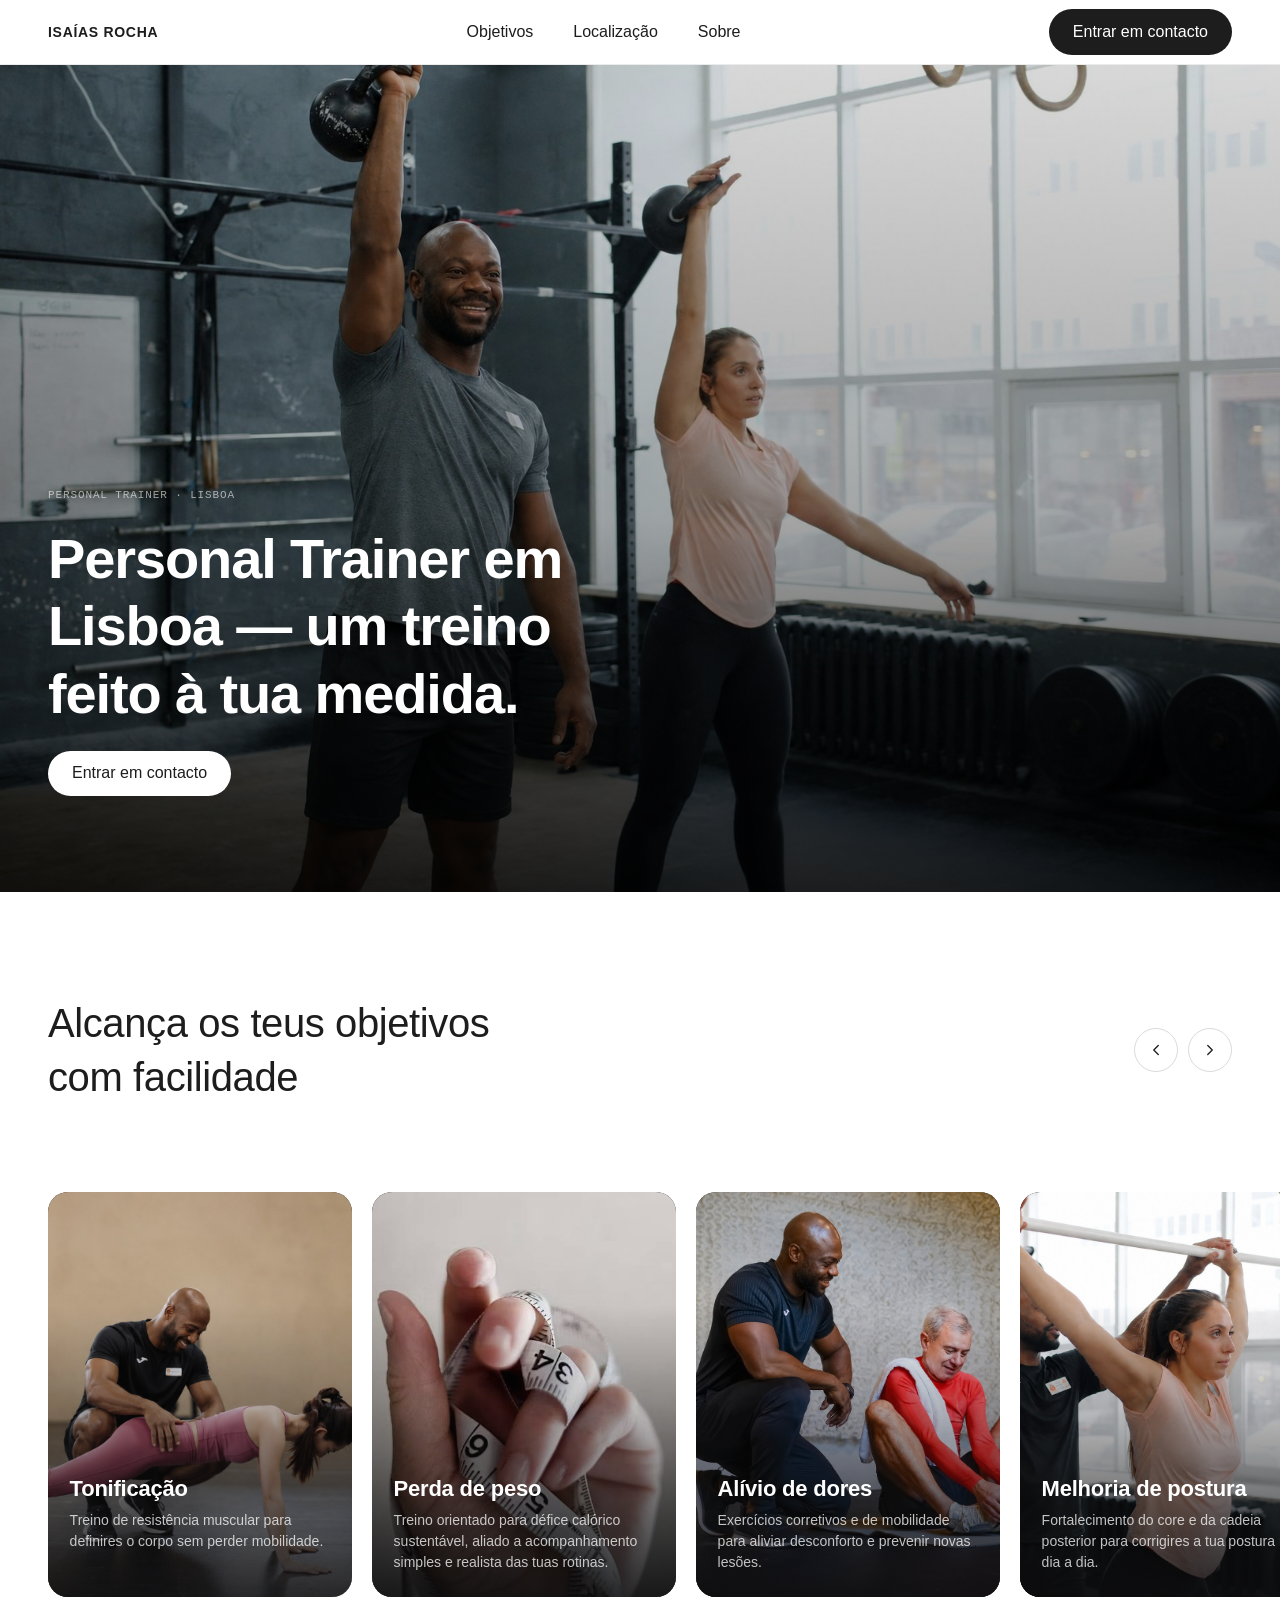
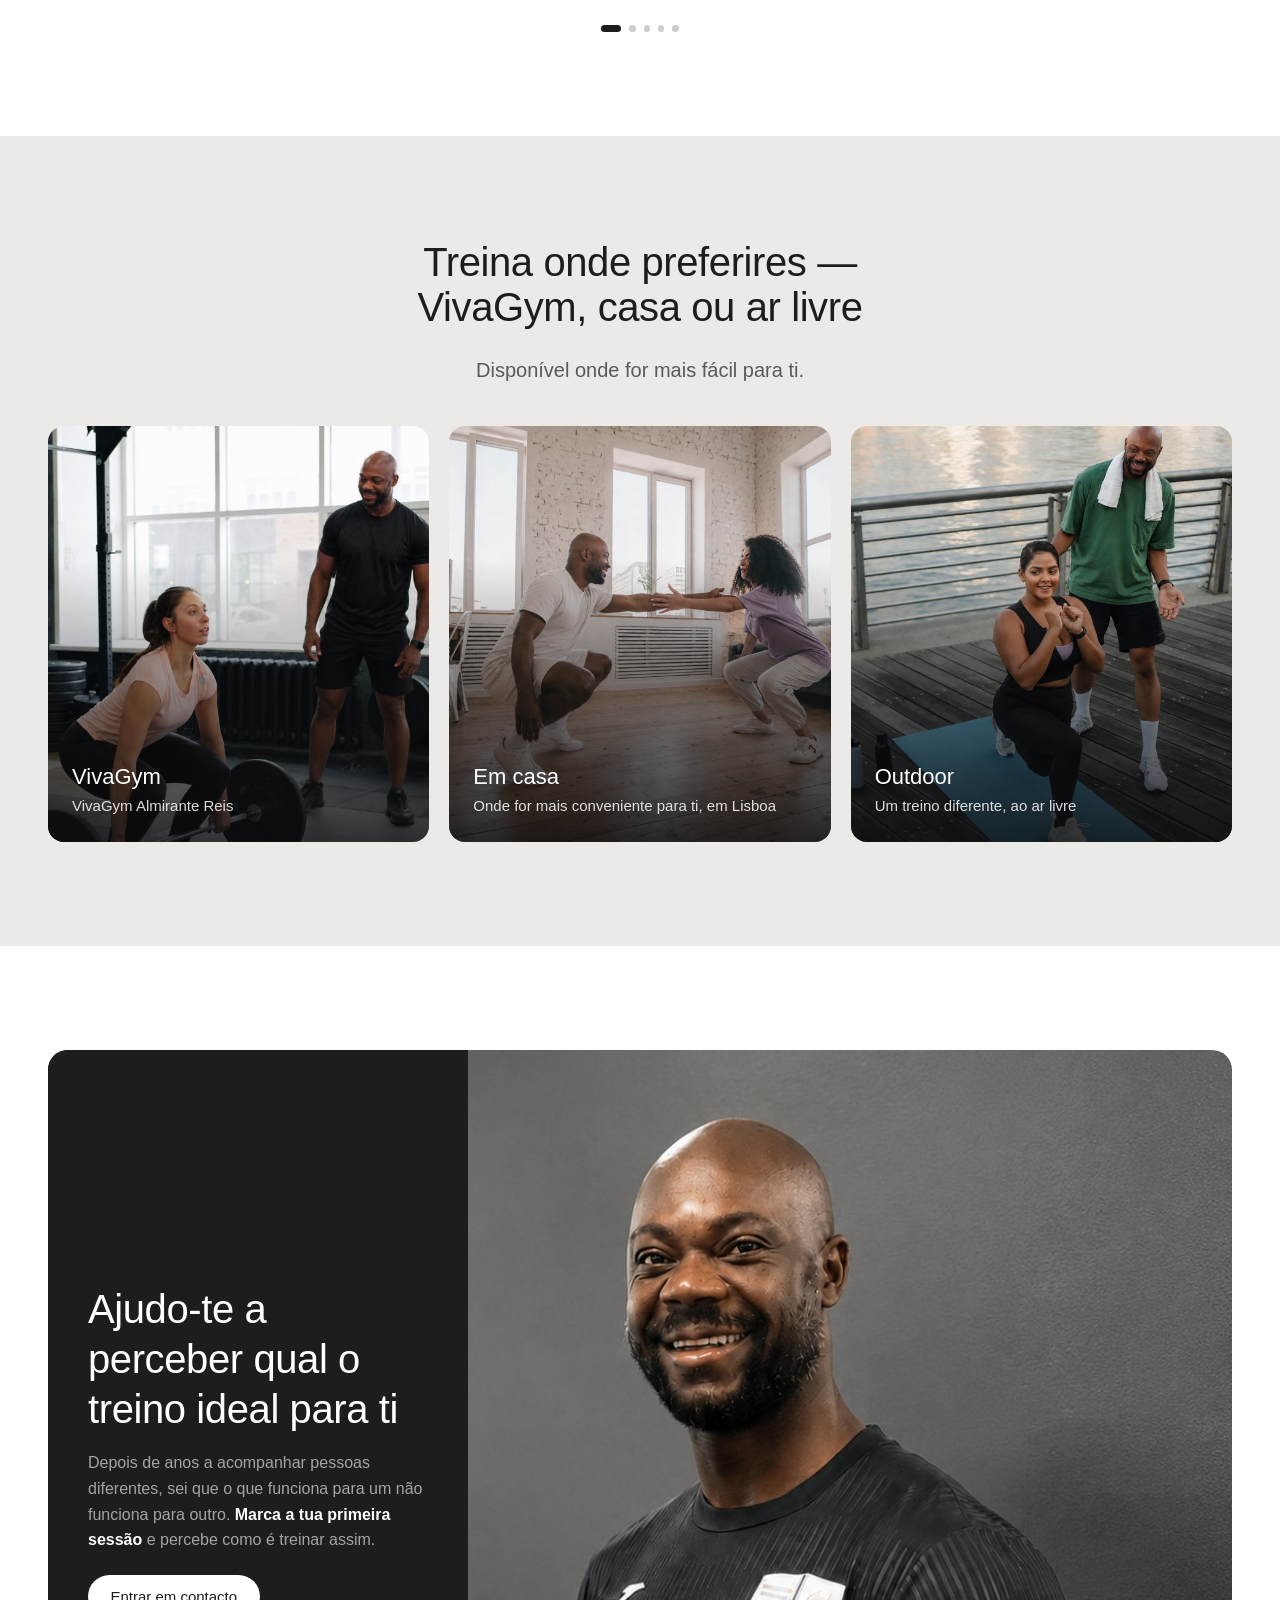
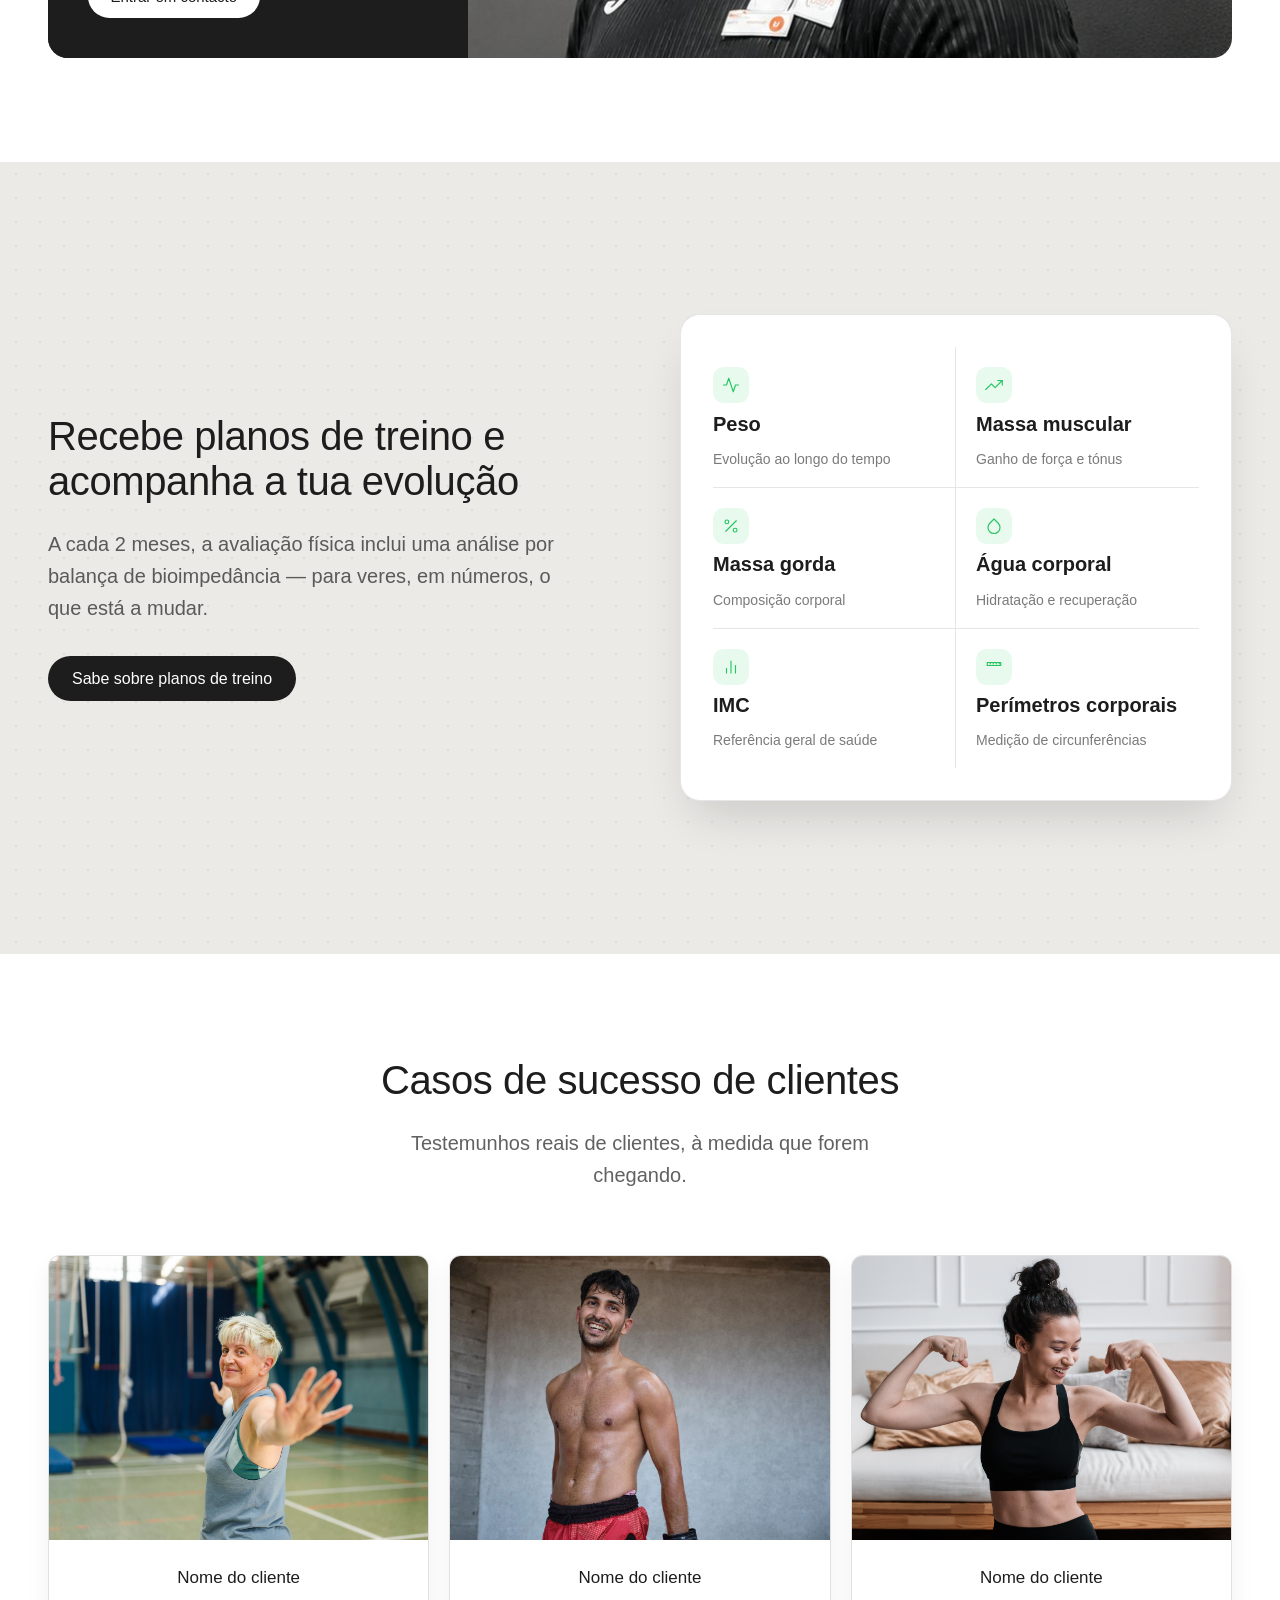
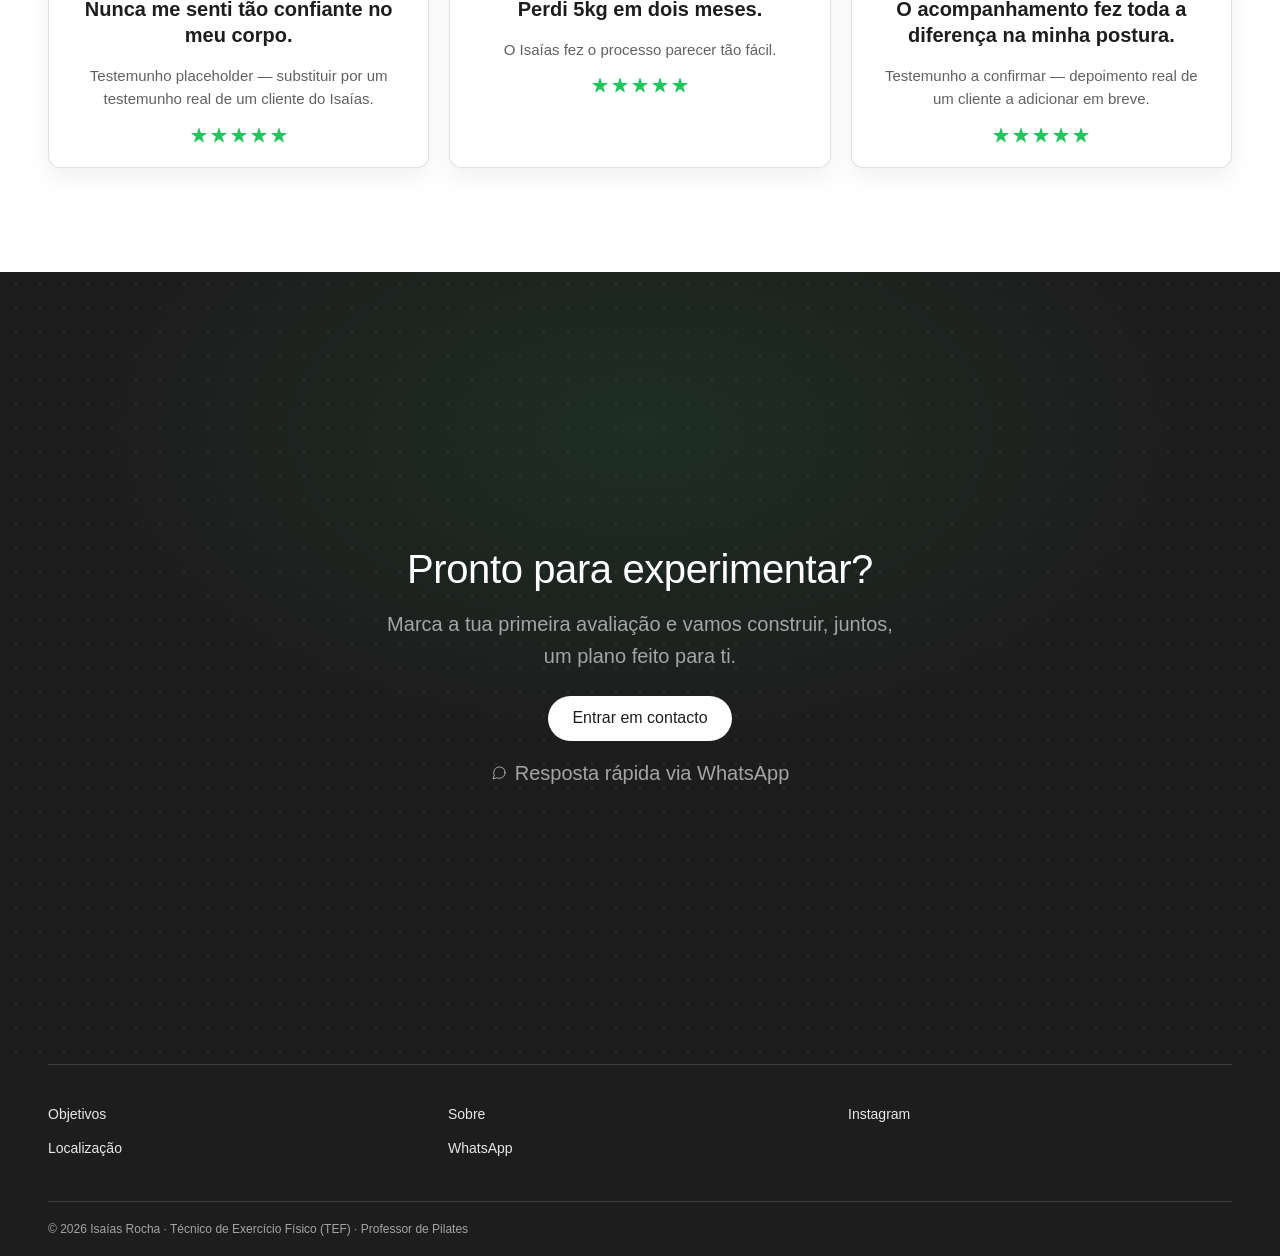
==== index.html @ 16fcc30a "Experimenta: reduce zoom on desktop photo (140% to 115%)" ====
<!DOCTYPE html>
<html lang="pt-PT">
<head>
<meta charset="UTF-8">
<meta name="viewport" content="width=device-width, initial-scale=1.0">
<title>Isaías Rocha — Personal Trainer</title>
<style>
  :root{
    --dark:#1D1D1D; --primary-1:#17181a; --primary-2:#222327;
    --white:#ffffff; --contrast-60:rgba(255,255,255,.6); --contrast-15:rgba(255,255,255,.15);
    --ease:cubic-bezier(0.22,1,0.36,1);
    --section-x:1.25rem; --wrap-max:1400px;
  }
  @media (min-width:1024px){ :root{ --section-x:3rem; } }
  *,*::before,*::after{ box-sizing:border-box; }
  html,body{ margin:0; padding:0; background:var(--white); }
  body{ font-family:-apple-system,"Helvetica Neue",Arial,sans-serif; color:var(--dark); }
  a{ color:inherit; text-decoration:none; }
  button{ font:inherit; color:inherit; background:none; border:0; cursor:pointer; }
  .wrap{ max-width:var(--wrap-max); margin:0 auto; padding:0 var(--section-x); }
  .pill{ display:inline-flex; align-items:center; gap:.5rem; font-weight:500; font-size:16px; padding:.85rem 1.5rem; border-radius:999px; background:var(--white); color:var(--dark); transition:background .4s var(--ease); white-space:nowrap; }
  @media (hover:hover){ .pill:hover{ background:rgba(255,255,255,.8); } }
  /* black variant for CTAs placed on the light section background, where the
     default white pill would have no contrast */
  .pill-dark{ background:var(--dark); color:var(--white); }
  @media (hover:hover){ .pill-dark:hover{ background:#000; } }

  /* NAV */
  /* position:fixed, not sticky — sticky positioning on mobile browsers can
     render the nav as if it had already scrolled off/away on first load
     (a viewport/scroll-restore quirk, browser-dependent, not reproducible
     in desktop testing). Fixed is always pinned to the viewport top
     regardless of scroll state, so it's immune to that class of bug. */
  .nav{ position:fixed; top:0; left:0; right:0; z-index:40; background:var(--white); color:var(--dark); border-bottom:1px solid rgba(12,12,13,.08); }
  .nav .pill{ background:var(--dark); color:var(--white); }
  @media (hover:hover){ .nav .pill:hover{ background:#000; } }
  /* 2026-09-01: was grid-template-columns:1fr 1fr, which forced the logo
     and the nav-right group to split the row evenly — squeezed the CTA
     pill enough that its text wrapped to two lines below 1280px (nav-links
     is hidden that whole range, so this affected every phone/tablet/most
     laptop-window sizes, not just phones). Fixed to size columns by
     content instead of forcing a 50/50 split. */
  /* Flex below 1280px (only 2 real items — logo, nav-right — so a grid
     with a hidden empty middle column just wastes gap space); switches to
     the original 3-col grid once .nav-links has content to center. */
  /* Needs to out-rank .mobile-menu (position:fixed, z-index:1) which is
     also a child of .nav, otherwise the full-screen menu overlay paints
     over this row (positioned descendants always paint above non-positioned
     ones, regardless of z-index value, so this needs its own explicit stack
     position, not just a higher number). */
  .nav-row{ position:relative; z-index:2; display:flex; align-items:center; justify-content:space-between; height:4rem; gap:.75rem; background:inherit; }
  @media (min-width:1024px){ .nav-row{ display:grid; grid-template-columns:auto 2fr auto; gap:1rem; } }
  .nav-logo{ font-weight:700; font-size:14px; letter-spacing:.05em; text-transform:uppercase; white-space:nowrap; flex:none; }
  .nav-links{ display:none; gap:2.5rem; font-size:16px; font-weight:500; justify-self:center; }
  @media (min-width:1024px){ .nav-links{ display:flex; } }
  .nav-right{ display:flex; align-items:center; gap:.5rem; justify-self:end; flex:none; }
  .nav-right .pill{ font-size:14px; padding:.65rem 1.15rem; }
  @media (min-width:1024px){ .nav-right .pill{ font-size:16px; padding:.85rem 1.5rem; } }

  /* Mobile nav menu — below 1280px .nav-links is hidden with nothing to
     replace it, so there was previously no way at all to navigate to a
     section other than scrolling. Added a hamburger toggle + dropdown
     panel carrying the same links. */
  .nav-toggle{
    display:inline-flex; align-items:center; justify-content:center;
    width:2.5rem; height:2.5rem; border-radius:.6rem;
    border:none; background:none; color:var(--dark);
    cursor:pointer; flex:none;
  }
  @media (min-width:1024px){ .nav-toggle{ display:none; } }
  .nav-toggle svg{ width:20px; height:20px; }
  .nav-toggle .icon-close{ display:none; }
  .nav-toggle.is-open .icon-menu{ display:none; }
  .nav-toggle.is-open .icon-close{ display:block; }
  /* Full-screen overlay, not a small dropdown — a short dropdown left the
     page content directly visible right at its bottom edge (looked like a
     rendering bug: the hero's own CTA button peeking out just past the
     menu's rounded corner). position:fixed + inset:0 covers the whole
     viewport; .nav itself (z-index:40) still paints above this (z-index:39)
     so the bar stays visible/usable while the menu is open. Body scroll is
     locked via JS while open (.menu-open on <body>). */
  .mobile-menu{
    display:none; position:fixed; inset:0; z-index:1;
    background:var(--white);
    flex-direction:column; padding:6rem var(--section-x) 2rem;
    overflow-y:auto;
  }
  .mobile-menu.is-open{ display:flex; }
  @media (min-width:1024px){ .mobile-menu{ display:none !important; } }
  .mobile-menu a{
    padding:1.15rem .25rem; font-size:20px; font-weight:500; color:var(--dark);
    border-bottom:1px solid rgba(12,12,13,.08);
  }
  .mobile-menu a:last-child{ border-bottom:none; }
  body.menu-open{ overflow:hidden; }

  /* HERO */
  /* 2026-09-01: hero was inset in a padded wrap with rounded corners —
     client asked for it full-bleed instead, no margins. */
  /* margin-top:4rem compensates for .nav now being position:fixed (out of
     flow) instead of sticky — without this the hero would render right
     under the fixed nav bar, hidden behind it. 4rem matches .nav-row's
     fixed height (same at every breakpoint, no media-query override). */
  .hero-wrap{ padding:0; margin-top:4rem; }
  /* 2026-09-01: hero rebuilt to match the client's reference (Tony Robbins
     style) — image dominates the whole first screen on every breakpoint
     (not just desktop), content stripped to headline + one CTA only, no
     eyebrow/quote-card clutter. */
  .hero{
    position:relative; overflow:hidden;
    min-height:calc(100svh - 4rem); background:var(--dark);
    display:flex; flex-direction:column; justify-content:flex-end;
    padding:2.5rem 0 4.5rem;
  }
  @media (min-width:1024px){ .hero{ min-height:92vh; padding:3rem 0 6rem; } }
  .hero-photo{
    position:absolute; inset:0; z-index:0;
    background-image:url('[data-uri]');
    background-size:cover; background-position:center;
  }
  .hero-photo::after{
    content:""; position:absolute; inset:0;
    background:linear-gradient(to top, rgba(0,0,0,.85) 0%, rgba(0,0,0,.35) 45%, rgba(0,0,0,.15) 100%);
  }
  /* Horizontal inset matches .wrap exactly (max-width + centered + same
     padding var) so hero text lines up with the nav logo/links above it —
     .hero itself has no horizontal padding anymore, this is the only
     place that sets it. */
  .hero-body{
    position:relative; z-index:1; display:flex; flex-direction:column; gap:1.5rem;
    color:var(--white);
    max-width:var(--wrap-max); width:100%; margin:0 auto; padding:0 var(--section-x);
    box-sizing:border-box;
  }
  .hero-main{ display:flex; flex-direction:column; align-items:center; gap:1.5rem; max-width:44rem; text-align:center; }
  @media (min-width:768px){ .hero-main{ align-items:flex-start; text-align:left; } }
  .hero-main h1{ margin:0; font-size:34px; font-weight:600; letter-spacing:-.02em; line-height:1.2; text-wrap:balance; }
  @media (min-width:768px){ .hero-main h1{ font-size:56px; } }
  /* SECTION HEADER */
  .sec{ padding:3.5rem 0; }
  @media (min-width:1024px){ .sec{ padding:6.5rem 0; min-height:88vh; display:flex; flex-direction:column; justify-content:center; } .sec > .wrap{ width:100%; } }
  .sec.dark{ background:var(--dark); color:var(--white); }
  .sec.tint{ background:#EBEAE7; }
  .sec-head{ display:flex; align-items:flex-end; justify-content:space-between; gap:1rem; margin-bottom:1.5rem; }
  @media (min-width:1024px){ .sec-head{ margin-bottom:2.5rem; } }
  .sec-head h2{ margin:0; font-size:28px; font-weight:500; letter-spacing:-.01em; }
  @media (min-width:768px){ .sec-head h2{ font-size:40px; } }
  .sec-head p{ margin:1.5rem 0 0; font-size:20px; line-height:1.6; color:rgba(12,12,13,.65); max-width:34rem; }
  .sec.dark .sec-head p{ color:var(--contrast-60); }
  /* 2026-09-03: client tried left-aligned here too, then asked for the
     centered look back specifically for Lisboa — every other section stays
     left-aligned to the nav logo, this one is the deliberate exception. */
  .sec-head.centered{ flex-direction:column; align-items:center; text-align:center; max-width:36rem; margin-left:auto; margin-right:auto; }
  .sec-head.centered p{ margin-left:auto; margin-right:auto; }

  .eyebrow{ font-family:ui-monospace,monospace; font-size:11px; text-transform:uppercase; letter-spacing:.08em; color:var(--contrast-60); margin:0 0 1rem; }

  /* OBJECTIVES */
  .obj-title{ margin:0; font-size:28px; font-weight:500; letter-spacing:-.01em; line-height:1.35; max-width:22ch; }
  @media (min-width:768px){ .obj-title{ font-size:40px; } }
  /* 2026-09-03: reworked after client feedback ("algo mais como o tony
     robbins") — the row now bleeds full-bleed to the right edge of the
     viewport (not boxed inside .wrap) so cards are never awkwardly clipped
     by the section's own padding, cards are wider/taller with the photo
     filling the whole card and the title set directly on it over a bottom
     gradient scrim (the same full-bleed-photo-card pattern already used by
     the Lisboa cards), and prev/next arrow buttons + a dot row replace the
     "peek of the next card" as the scroll affordance. */
  #objetivos .sec-head{ align-items:center; }
  .obj-nav{ display:none; gap:.6rem; flex:none; }
  @media (min-width:640px){ .obj-nav{ display:flex; } }
  .obj-arrow{
    display:flex; align-items:center; justify-content:center;
    width:2.75rem; height:2.75rem; border-radius:50%;
    border:1px solid rgba(12,12,13,.15); color:var(--dark);
    transition:background .3s var(--ease), border-color .3s var(--ease);
  }
  .obj-arrow svg{ width:18px; height:18px; }
  @media (hover:hover){ .obj-arrow:hover{ background:rgba(12,12,13,.05); border-color:rgba(12,12,13,.3); } }
  .obj-cards-outer{ margin-top:2.5rem; width:100%; overflow-x:auto; -webkit-overflow-scrolling:touch; scrollbar-width:none; }
  .obj-cards-outer::-webkit-scrollbar{ display:none; }
  @media (min-width:1024px){ .obj-cards-outer{ margin-top:3rem; } }
  .obj-cards{
    display:flex; gap:1.25rem; scroll-snap-type:x mandatory;
    /* left inset must match .wrap's own content start (section-x PLUS the
       extra auto-centering margin .wrap gets once the viewport is wider
       than --wrap-max) — a flat var(--section-x) here left the first card
       ~20px short of the title/nav-logo above it on wide screens. */
    padding-left:calc(max(0px, (100vw - var(--wrap-max)) / 2) + var(--section-x));
    padding-right:var(--section-x);
    width:max-content;
  }
  .obj-card{
    position:relative; flex:0 0 auto; width:15.5rem; aspect-ratio:3/4;
    scroll-snap-align:start; border-radius:1.25rem; overflow:hidden;
    background:var(--primary-1); color:var(--white);
  }
  @media (min-width:640px){ .obj-card{ width:19rem; } }
  .obj-card-photo{ position:absolute; inset:0; background-size:cover; background-position:center; }
  .obj-card::after{
    content:''; position:absolute; inset:0;
    background:linear-gradient(to top, rgba(12,12,13,.88) 0%, rgba(12,12,13,.25) 48%, rgba(12,12,13,0) 72%);
  }
  .obj-card-body{ position:absolute; left:0; right:0; bottom:0; z-index:1; padding:1.5rem 1.35rem; }
  .obj-card-body h3{ margin:0 0 .5rem; font-size:22px; font-weight:600; letter-spacing:-.01em; }
  .obj-card-body p{ margin:0; font-size:14px; line-height:1.5; color:rgba(255,255,255,.75); min-height:4.5em; }
  .obj-dots{ display:flex; justify-content:center; gap:.5rem; margin-top:1.75rem; }
  .obj-dot{ width:.4rem; height:.4rem; border-radius:50%; background:rgba(12,12,13,.2); transition:background .3s var(--ease), width .3s var(--ease); }
  .obj-dot.is-active{ background:var(--dark); width:1.25rem; border-radius:999px; }

  /* METRICS — dark green section (one-off accent, see design-tokens doc),
     kicker+title+subtext left, bordered card with a divided indicator
     grid right. Title/subtext sizing matches every other section's
     tokens; only the background color and the card component are new. */
  /* Same ambient glow + dot-grid technique as the final CTA (#comecar),
     adapted for a light section: dark low-opacity dots instead of white,
     orange glow kept just as subtle. */
  .sec.metrics{ position:relative; overflow:hidden; background:#EBEAE7; color:var(--dark); }
  .sec.metrics::before{
    content:''; position:absolute; inset:0; z-index:0; pointer-events:none;
    background-image: radial-gradient(rgba(12,12,13,.06) 1px, transparent 1px);
    background-size: 24px 24px;
    background-position: center;
  }
  .metrics-layout{ position:relative; z-index:1; display:grid; grid-template-columns:1fr; gap:2.5rem; align-items:center; }
  @media (min-width:1024px){ .metrics-layout{ grid-template-columns:1fr 1fr; gap:5rem; } }
  .metrics-intro h2{ margin:0; font-size:28px; font-weight:500; letter-spacing:-.01em; }
  @media (min-width:768px){ .metrics-intro h2{ font-size:40px; } }
  .metrics-intro p{ margin:1.5rem 0 0; font-size:20px; line-height:1.6; color:rgba(12,12,13,.65); max-width:32rem; }
  .metrics-intro .pill{ margin-top:2rem; }
  /* 2026-09-01: card was solid dark on the light tint background — felt too
     heavy against everything else on this section being light. Switched to a
     white bordered card (matches .testi-card3's weight) and added a small
     line icon per metric, since the section had no graphical element at all. */
  /* 2026-09-04: card scaled down on mobile (was the same size as desktop) —
     smaller padding/icons/type below 640px, back to the original sizing
     from 640px up. */
  .metrics-card{ background:var(--white); color:var(--dark); border:1px solid rgba(12,12,13,.1); border-radius:1rem; padding:1.25rem; box-shadow:0 24px 48px -14px rgba(12,12,13,.16); }
  @media (min-width:640px){ .metrics-card{ border-radius:1.25rem; padding:2rem; } }
  .metrics-grid{ display:grid; grid-template-columns:1fr 1fr; }
  .metrics-item{ display:flex; flex-direction:column; gap:.4rem; padding:.85rem .85rem .85rem 0; }
  @media (min-width:640px){ .metrics-item{ gap:.6rem; padding:1.25rem 1.25rem 1.25rem 0; } }
  .metrics-item:nth-child(odd){ border-right:1px solid rgba(12,12,13,.1); padding-right:.85rem; }
  @media (min-width:640px){ .metrics-item:nth-child(odd){ padding-right:1.25rem; } }
  .metrics-item:nth-child(even){ padding-left:.85rem; }
  @media (min-width:640px){ .metrics-item:nth-child(even){ padding-left:1.25rem; } }
  .metrics-item:nth-child(n+3){ border-top:1px solid rgba(12,12,13,.1); padding-top:.85rem; }
  @media (min-width:640px){ .metrics-item:nth-child(n+3){ padding-top:1.25rem; } }
  .metrics-icon{
    display:flex; align-items:center; justify-content:center;
    width:1.75rem; height:1.75rem; border-radius:.5rem;
    background:rgba(34,197,94,.1);
    /* small pop-in on first scroll, staggered per item — plays once,
       driven by .metrics-card picking up .is-in from the same
       IntersectionObserver as every other .reveal element */
    opacity:0; transform:scale(.5);
    transition:opacity .5s var(--ease), transform .5s var(--ease);
  }
  .metrics-card.is-in .metrics-icon{ opacity:1; transform:scale(1); }
  .metrics-card.is-in .metrics-item:nth-child(2) .metrics-icon{ transition-delay:80ms; }
  .metrics-card.is-in .metrics-item:nth-child(3) .metrics-icon{ transition-delay:160ms; }
  .metrics-card.is-in .metrics-item:nth-child(4) .metrics-icon{ transition-delay:240ms; }
  .metrics-card.is-in .metrics-item:nth-child(5) .metrics-icon{ transition-delay:320ms; }
  .metrics-card.is-in .metrics-item:nth-child(6) .metrics-icon{ transition-delay:400ms; }
  @media (prefers-reduced-motion: reduce){
    .metrics-icon{ transition:none !important; opacity:1 !important; transform:none !important; }
  }
  @media (min-width:640px){ .metrics-icon{ width:2.25rem; height:2.25rem; border-radius:.65rem; } }
  .metrics-icon svg{ width:14px; height:14px; color:#22C55E; }
  @media (min-width:640px){ .metrics-icon svg{ width:18px; height:18px; } }
  .metrics-item h3{ margin:0; font-size:16px; font-weight:600; }
  @media (min-width:640px){ .metrics-item h3{ font-size:20px; } }
  .metrics-item p{ margin:.35rem 0 0; font-size:14px; color:rgba(12,12,13,.55); }

  /* FINAL CTA — cowboy.com pre-footer banner pattern: solid dark section,
     centered, same title/subtext sizing as every other section. */
  /* 2026-09-01 restyle: at full section height this was a huge flat black
     void with small centered text — added a subtle radial glow + dot-grid
     texture behind the content (common "premium SaaS final CTA" treatment)
     so the space doesn't read as empty, plus a WhatsApp micro-trust line
     under the button (also resolves the CTA not signalling it opens
     WhatsApp externally). */
  #comecar{ position:relative; overflow:hidden; }
  #comecar::before{
    content:''; position:absolute; inset:0; z-index:0; pointer-events:none;
    background-image:
      radial-gradient(60% 55% at 50% 20%, rgba(34,197,94,.10), transparent 70%),
      radial-gradient(rgba(255,255,255,.07) 1px, transparent 1px);
    background-size: 100% 100%, 24px 24px;
    background-position: center, center;
  }
  /* 2026-09-03: tried left-aligned to match the nav logo, client asked for
     the centered look back here too — same exception as Lisboa/Testemunhos. */
  .cta-final{ position:relative; z-index:1; display:flex; flex-direction:column; align-items:center; gap:1rem; text-align:center; padding:2.5rem 0; }
  .cta-final h2{ margin:0; font-size:28px; font-weight:500; letter-spacing:-.01em; }
  @media (min-width:768px){ .cta-final h2{ font-size:40px; } }
  .cta-final p{ margin:0; font-size:20px; line-height:1.6; color:var(--contrast-60); max-width:32rem; }
  .cta-final .pill{ margin-top:.5rem; }
  .cta-final-note{ display:flex; align-items:center; gap:.5rem; margin-top:.25rem; font-size:13px; color:var(--contrast-60); }
  .cta-final-note svg{ width:16px; height:16px; flex:none; color:var(--contrast-60); }

  /* TESTIMONIALS — title/subtext unchanged, cards below ported from a
     React component (dark photo card, quote, name) to plain CSS/HTML
     since this project has no React/build toolchain. */
  /* 2026-09-03: tried left-aligned to match the nav logo, client asked for
     the centered look back here too — same exception as Lisboa's sec-head. */
  .testi2-intro{ display:flex; flex-direction:column; align-items:center; text-align:center; max-width:34rem; margin:0 auto; }
  .testi2-intro h2{ margin:0; font-size:28px; font-weight:500; letter-spacing:-.01em; }
  @media (min-width:768px){ .testi2-intro h2{ font-size:40px; } }
  .testi2-intro p{ margin:1.5rem 0 0; font-size:20px; line-height:1.6; color:rgba(12,12,13,.65); }

  .testi-grid{ display:grid; grid-template-columns:1fr; gap:1.25rem; margin-top:4rem; }
  @media (min-width:640px){ .testi-grid{ grid-template-columns:repeat(3,1fr); } }
  .testi-card3{
    position:relative; text-align:center; background:var(--white);
    border:1px solid rgba(12,12,13,.12); border-radius:.75rem;
    box-shadow:0 10px 24px rgba(12,12,13,.06);
    overflow:hidden;
  }
  .testi-card3-name{ font-size:17px; font-weight:500; color:var(--dark); }
  .testi-card3-highlight{ margin:.5rem 0 0; font-size:20px; font-weight:700; line-height:1.3; color:var(--dark); }
  .testi-card3-quote{ margin:1rem 0 0; font-size:15px; line-height:1.55; color:rgba(12,12,13,.65); }
  .testi-card3-stars{ display:flex; justify-content:center; gap:.25rem; margin-top:1rem; }
  /* Featured variant: large photo of the client instead of the small
     overlapping avatar circle, for a card with a real, named result. */
  .testi-card3-featured{ padding:0; overflow:hidden; }
  .testi-card3-photo{ display:block; width:100%; aspect-ratio:4/3; background-size:cover; background-position:center; }
  .testi-card3-featured .testi-card3-body{ padding:1.75rem 1.5rem 1.5rem; }

  /* LISBOA COVERAGE — 2026-09-01 redesign: was a photo tile + solid-black
     text block underneath (client felt the block/divider read as too heavy
     and the text too small). Switched to a full-bleed photo with the title
     set directly on the photo over a bottom gradient scrim — no hard-edged
     divider, bigger type, and it reads as a more editorial/premium card. */
  .lisboa-cards{ display:grid; grid-template-columns:1fr; gap:1.25rem; }
  @media (min-width:640px){ .lisboa-cards{ grid-template-columns:repeat(3,1fr); } }
  .lisboa-card{
    position:relative; display:block; border-radius:1rem; overflow:hidden;
    aspect-ratio:3/2; transition:transform .4s var(--ease);
  }
  @media (min-width:640px){ .lisboa-card{ aspect-ratio:4/3.4; } }
  @media (min-width:1024px){ .lisboa-card{ aspect-ratio:auto; height:100%; min-height:26rem; } }
  @media (hover:hover){ .lisboa-card:hover{ transform:translateY(-4px); } }
  .lisboa-card-img{
    position:absolute; inset:0; background-size:cover; background-position:center;
    transition:transform .5s var(--ease);
  }
  @media (hover:hover){ .lisboa-card:hover .lisboa-card-img{ transform:scale(1.05); } }
  .lisboa-card::after{
    content:''; position:absolute; inset:0;
    background:linear-gradient(to top, rgba(12,12,13,.82) 0%, rgba(12,12,13,.32) 42%, rgba(12,12,13,0) 68%);
  }
  .lisboa-card-body{ position:absolute; left:0; right:0; bottom:0; z-index:1; padding:1.75rem 1.5rem; color:var(--white); }
  .lisboa-card-body h3{ margin:0 0 .4rem; font-size:22px; font-weight:500; }
  .lisboa-card-body p{ margin:0; font-size:15px; color:rgba(255,255,255,.85); }

  /* "Vem sentir a diferença" teaser card, after Localização — full-width
     photo with a dark panel overlaid on top (left on desktop, stacked
     below the photo on mobile), same full-bleed-photo-plus-panel technique
     as the Lisboa cards, just with a fixed-width panel instead of a bottom
     scrim so it reads as a distinct CTA banner, not another location card. */
  .tr-card{ position:relative; border-radius:1.25rem; overflow:hidden; }
  .tr-photo{ display:block; width:100%; aspect-ratio:3/4; background-size:cover; background-position:65% 8%; }
  /* desktop crop is exactly as wide as the source photo at cover size (no
     horizontal slack), so background-position alone can't shift him right —
     zoomed in slightly to create room to pan */
  @media (min-width:1024px){ .tr-photo{ aspect-ratio:auto; height:38rem; background-size:115% auto; background-position:20% 15%; } }
  .tr-panel{
    display:flex; flex-direction:column; gap:1rem;
    padding:1.85rem; text-align:center; color:var(--white); background:var(--dark);
  }
  @media (min-width:1024px){
    .tr-panel{
      /* widened from 320px so the h2/p sizing below (matched to the rest
         of the site) has room to breathe instead of wrapping tightly */
      position:absolute; top:0; left:0; height:100%; width:420px;
      text-align:left; padding:2.5rem;
      /* text block sits low, right above the CTA, instead of pinned to the
         top of a tall 38rem column with a big dead gap underneath */
      justify-content:flex-end;
    }
  }
  /* sized/weighted to match .sec-head h2/p exactly, instead of the smaller
     one-off values this section started with */
  .tr-panel h3{ margin:0; font-size:28px; font-weight:500; letter-spacing:-.01em; line-height:1.25; }
  @media (min-width:768px){ .tr-panel h3{ font-size:40px; } }
  .tr-panel p{ margin:0; font-size:16px; line-height:1.6; color:var(--contrast-60); }
  .tr-panel p strong{ color:var(--white); font-weight:600; }
  .tr-cta{ margin-top:.4rem; align-self:center; font-size:15px; padding:.8rem 1.4rem; }
  @media (min-width:1024px){ .tr-cta{ align-self:flex-start; } }

  /* FOOTER */
  .footer{ background:var(--dark); color:var(--white); }
  .footer-links{ column-count:2; column-gap:1rem; list-style:none; margin:0; padding:2.5rem 0; border-top:1px solid var(--contrast-15); }
  @media (min-width:768px){ .footer-links{ column-count:3; } }
  .footer-links li{ break-inside:avoid; margin-bottom:1rem; }
  .footer-links a{ font-weight:500; font-size:14px; opacity:.9; }
  .footer-links a:hover{ opacity:.5; }
  .footer-bottom{ border-top:1px solid var(--contrast-15); padding:1.25rem 0; font-size:12px; color:var(--contrast-60); }

  /* Interactions & reveal — restored to match the pattern library */
  .nav.is-scrolled{ background:var(--white); box-shadow:0 1px 0 rgba(12,12,13,.08); }

  .hero-main .eyebrow, .hero-main h1, .hero-main .pill{
    opacity:0; transform:translateY(16px);
    transition:opacity .6s var(--ease), transform .9s var(--ease);
  }
  .hero-main .eyebrow{ margin:0; transition-delay:0ms; }
  .hero-main h1{ transition-delay:150ms; }
  .hero-main .pill{ transition-delay:300ms; }
  .hero.is-revealed .hero-main .eyebrow,
  .hero.is-revealed .hero-main h1,
  .hero.is-revealed .hero-main .pill{ opacity:1; transform:translateY(0); }

  @media (prefers-reduced-motion: reduce){
    .hero-main .eyebrow, .hero-main h1, .hero-main .pill{
      transition:none !important; opacity:1 !important; transform:none !important;
    }
  }

  /* Scroll reveal for below-the-fold content — same fade+rise technique as
     the hero, applied broadly per the reference site's actual pattern
     (nearly every section uses this, not just the hero). */
  .reveal{
    opacity:0; transform:translateY(20px);
    transition:opacity .6s var(--ease), transform .9s var(--ease);
  }
  .reveal.is-in{ opacity:1; transform:translateY(0); }
  .track .reveal:nth-child(2){ transition-delay:80ms; }
  .track .reveal:nth-child(3){ transition-delay:160ms; }
  .track .reveal:nth-child(4){ transition-delay:240ms; }
  .topics .reveal:nth-child(2){ transition-delay:60ms; }
  .topics .reveal:nth-child(3){ transition-delay:120ms; }
  .topics .reveal:nth-child(4){ transition-delay:180ms; }
  .topics .reveal:nth-child(5){ transition-delay:240ms; }
  .topics .reveal:nth-child(6){ transition-delay:300ms; }
  .process .reveal:nth-child(2){ transition-delay:120ms; }
  .process .reveal:nth-child(3){ transition-delay:240ms; }
  .obj-cards .reveal:nth-child(2){ transition-delay:80ms; }
  .obj-cards .reveal:nth-child(3){ transition-delay:160ms; }
  .obj-cards .reveal:nth-child(4){ transition-delay:240ms; }
  .obj-cards .reveal:nth-child(5){ transition-delay:320ms; }
  .lisboa-cards .reveal:nth-child(2){ transition-delay:80ms; }
  .lisboa-cards .reveal:nth-child(3){ transition-delay:160ms; }
  .testi-grid .reveal:nth-child(2){ transition-delay:80ms; }
  .testi-grid .reveal:nth-child(3){ transition-delay:160ms; }
  .metrics-layout .reveal:nth-child(2){ transition-delay:120ms; }

  @media (prefers-reduced-motion: reduce){
    .reveal{ transition:none !important; opacity:1 !important; transform:none !important; }
  }
</style>
</head>
<body>

<header class="nav">
  <div class="wrap nav-row">
    <a class="nav-logo" href="#">Isaías Rocha</a>
    <nav class="nav-links">
      <a href="#objetivos">Objetivos</a><a href="#lisboa">Localização</a><a href="#processo">Sobre</a>
    </nav>
    <div class="nav-right">
      <a href="https://wa.me/351935581508" target="_blank" rel="noopener"><span class="pill">Entrar em contacto</span></a>
      <button class="nav-toggle" id="navToggle" aria-label="Abrir menu" aria-expanded="false" aria-controls="mobileMenu">
        <svg class="icon-menu" viewBox="0 0 24 24" fill="none" stroke="currentColor" stroke-width="1.8" stroke-linecap="round"><line x1="3" y1="6" x2="21" y2="6"/><line x1="3" y1="12" x2="21" y2="12"/><line x1="3" y1="18" x2="21" y2="18"/></svg>
        <svg class="icon-close" viewBox="0 0 24 24" fill="none" stroke="currentColor" stroke-width="1.8" stroke-linecap="round"><line x1="5" y1="5" x2="19" y2="19"/><line x1="19" y1="5" x2="5" y2="19"/></svg>
      </button>
    </div>
  </div>
  <nav class="mobile-menu" id="mobileMenu">
    <a href="#objetivos">Objetivos</a>
    <a href="#lisboa">Localização</a>
    <a href="#processo">Sobre</a>
  </nav>
</header>

<div class="hero-wrap">
  <section class="hero">
    <div class="hero-photo"></div>
    <div class="hero-body">
      <div class="hero-main">
        <p class="eyebrow">Personal Trainer · Lisboa</p>
        <h1>Personal Trainer em Lisboa — um treino feito à tua medida.</h1>
        <a href="https://wa.me/351935581508" target="_blank" rel="noopener"><span class="pill">Entrar em contacto</span></a>
      </div>
    </div>
  </section>
</div>

<section class="sec" id="objetivos">
  <div class="wrap">
    <div class="sec-head reveal">
      <h2 class="obj-title" id="objTitle">Alcança os teus objetivos com facilidade</h2>
      <div class="obj-nav">
        <button class="obj-arrow" id="objPrev" aria-label="Anterior">
          <svg viewBox="0 0 24 24" fill="none" stroke="currentColor" stroke-width="1.75" stroke-linecap="round" stroke-linejoin="round"><path d="M15 18l-6-6 6-6"/></svg>
        </button>
        <button class="obj-arrow" id="objNext" aria-label="Seguinte">
          <svg viewBox="0 0 24 24" fill="none" stroke="currentColor" stroke-width="1.75" stroke-linecap="round" stroke-linejoin="round"><path d="M9 18l6-6-6-6"/></svg>
        </button>
      </div>
    </div>
  </div>
  <div class="obj-cards-outer">
    <div class="obj-cards" id="objCards">
        <div class="obj-card reveal">
          <span class="obj-card-photo" style="background-image:url('[data-uri]')"></span>
          <div class="obj-card-body">
            <h3>Tonificação</h3>
            <p>Treino de resistência muscular para definires o corpo sem perder mobilidade.</p>
          </div>
        </div>
        <div class="obj-card reveal">
          <span class="obj-card-photo" style="background-image:url('[data-uri]')"></span>
          <div class="obj-card-body">
            <h3>Perda de peso</h3>
            <p>Treino orientado para défice calórico sustentável, aliado a acompanhamento simples e realista das tuas rotinas.</p>
          </div>
        </div>
        <div class="obj-card reveal">
          <span class="obj-card-photo" style="background-image:url('[data-uri]')"></span>
          <div class="obj-card-body">
            <h3>Alívio de dores</h3>
            <p>Exercícios corretivos e de mobilidade para aliviar desconforto e prevenir novas lesões.</p>
          </div>
        </div>
        <div class="obj-card reveal">
          <span class="obj-card-photo" style="background-image:url('[data-uri]')"></span>
          <div class="obj-card-body">
            <h3>Melhoria de postura</h3>
            <p>Fortalecimento do core e da cadeia posterior para corrigires a tua postura no dia a dia.</p>
          </div>
        </div>
        <div class="obj-card reveal">
          <span class="obj-card-photo" style="background-image:url('[data-uri]')"></span>
          <div class="obj-card-body">
            <h3>Aumento massa muscular</h3>
            <p>Progressão de cargas estruturada para ganhares força e volume muscular de forma segura.</p>
          </div>
        </div>
    </div>
  </div>
  <div class="wrap">
    <div class="obj-dots" id="objDots">
      <span class="obj-dot is-active"></span><span class="obj-dot"></span><span class="obj-dot"></span><span class="obj-dot"></span><span class="obj-dot"></span>
    </div>
  </div>
</section>

<section class="sec tint" id="lisboa">
  <div class="wrap">
    <div class="sec-head centered reveal">
      <div>
        <h2>Treina onde preferires — VivaGym, casa ou ar livre</h2>
        <p>Disponível onde for mais fácil para ti.</p>
      </div>
    </div>
    <div class="lisboa-cards">
      <a class="lisboa-card reveal" href="https://wa.me/351935581508" target="_blank" rel="noopener">
        <div class="lisboa-card-img" style="background-image:url('[data-uri]')"></div>
        <div class="lisboa-card-body">
          <h3>VivaGym</h3>
          <p>VivaGym Almirante Reis</p>
        </div>
      </a>
      <a class="lisboa-card reveal" href="https://wa.me/351935581508" target="_blank" rel="noopener">
        <div class="lisboa-card-img" style="background-image:url('[data-uri]')"></div>
        <div class="lisboa-card-body">
          <h3>Em casa</h3>
          <p>Onde for mais conveniente para ti, em Lisboa</p>
        </div>
      </a>
      <a class="lisboa-card reveal" href="https://wa.me/351935581508" target="_blank" rel="noopener">
        <div class="lisboa-card-img" style="background-image:url('[data-uri]')"></div>
        <div class="lisboa-card-body">
          <h3>Outdoor</h3>
          <p>Um treino diferente, ao ar livre</p>
        </div>
      </a>
    </div>
  </div>
</section>

<section class="sec" id="experimenta">
  <div class="wrap">
    <div class="tr-card reveal">
      <span class="tr-photo" style="background-image:url('[data-uri]')"></span>
      <div class="tr-panel">
        <h3>Ajudo-te a perceber qual o treino ideal para ti</h3>
        <p>Depois de anos a acompanhar pessoas diferentes, sei que o que funciona para um não funciona para outro. <strong>Marca a tua primeira sessão</strong> e percebe como é treinar assim.</p>
        <a class="pill tr-cta" href="https://wa.me/351935581508" target="_blank" rel="noopener">Entrar em contacto</a>
      </div>
    </div>
  </div>
</section>

<section class="sec metrics" id="acompanhamento">
  <div class="wrap">
    <div class="metrics-layout">
      <div class="metrics-intro reveal">
        <h2>Recebe planos de treino e acompanha a tua evolução</h2>
        <p>A cada 2 meses, a avaliação física inclui uma análise por balança de bioimpedância — para veres, em números, o que está a mudar.</p>
        <a class="pill pill-dark" href="https://wa.me/351935581508" target="_blank" rel="noopener">Sabe sobre planos de treino</a>
      </div>
      <div class="metrics-card reveal">
        <div class="metrics-grid">
          <div class="metrics-item">
            <div class="metrics-icon"><svg viewBox="0 0 24 24" fill="none" stroke="currentColor" stroke-width="1.5" stroke-linecap="round" stroke-linejoin="round"><polyline points="22 12 18 12 15 21 9 3 6 12 2 12"/></svg></div>
            <h3>Peso</h3>
            <p>Evolução ao longo do tempo</p>
          </div>
          <div class="metrics-item">
            <div class="metrics-icon"><svg viewBox="0 0 24 24" fill="none" stroke="currentColor" stroke-width="1.5" stroke-linecap="round" stroke-linejoin="round"><polyline points="23 6 13.5 15.5 8.5 10.5 1 18"/><polyline points="17 6 23 6 23 12"/></svg></div>
            <h3>Massa muscular</h3>
            <p>Ganho de força e tónus</p>
          </div>
          <div class="metrics-item">
            <div class="metrics-icon"><svg viewBox="0 0 24 24" fill="none" stroke="currentColor" stroke-width="1.5" stroke-linecap="round" stroke-linejoin="round"><line x1="19" y1="5" x2="5" y2="19"/><circle cx="6.5" cy="6.5" r="2.5"/><circle cx="17.5" cy="17.5" r="2.5"/></svg></div>
            <h3>Massa gorda</h3>
            <p>Composição corporal</p>
          </div>
          <div class="metrics-item">
            <div class="metrics-icon"><svg viewBox="0 0 24 24" fill="none" stroke="currentColor" stroke-width="1.5" stroke-linecap="round" stroke-linejoin="round"><path d="M12 2.69l5.66 5.66a8 8 0 11-11.31 0z"/></svg></div>
            <h3>Água corporal</h3>
            <p>Hidratação e recuperação</p>
          </div>
          <div class="metrics-item">
            <div class="metrics-icon"><svg viewBox="0 0 24 24" fill="none" stroke="currentColor" stroke-width="1.5" stroke-linecap="round" stroke-linejoin="round"><line x1="18" y1="20" x2="18" y2="10"/><line x1="12" y1="20" x2="12" y2="4"/><line x1="6" y1="20" x2="6" y2="14"/></svg></div>
            <h3>IMC</h3>
            <p>Referência geral de saúde</p>
          </div>
          <div class="metrics-item">
            <div class="metrics-icon"><svg viewBox="0 0 24 24" fill="none" stroke="currentColor" stroke-width="1.5" stroke-linecap="round" stroke-linejoin="round"><path d="M3 6h18v4H3z"/><path d="M7 6v2M11 6v2M15 6v2M19 6v2"/></svg></div>
            <h3>Perímetros corporais</h3>
            <p>Medição de circunferências</p>
          </div>
        </div>
      </div>
    </div>
  </div>
</section>

<section class="sec" id="testemunhos">
  <div class="wrap">
    <div class="testi2-intro reveal">
      <h2>Casos de sucesso de clientes</h2>
      <p>Testemunhos reais de clientes, à medida que forem chegando.</p>
    </div>
    <div class="testi-grid">
      <div class="testi-card3 testi-card3-featured reveal">
        <span class="testi-card3-photo" aria-hidden="true" style="background-image:url('[data-uri]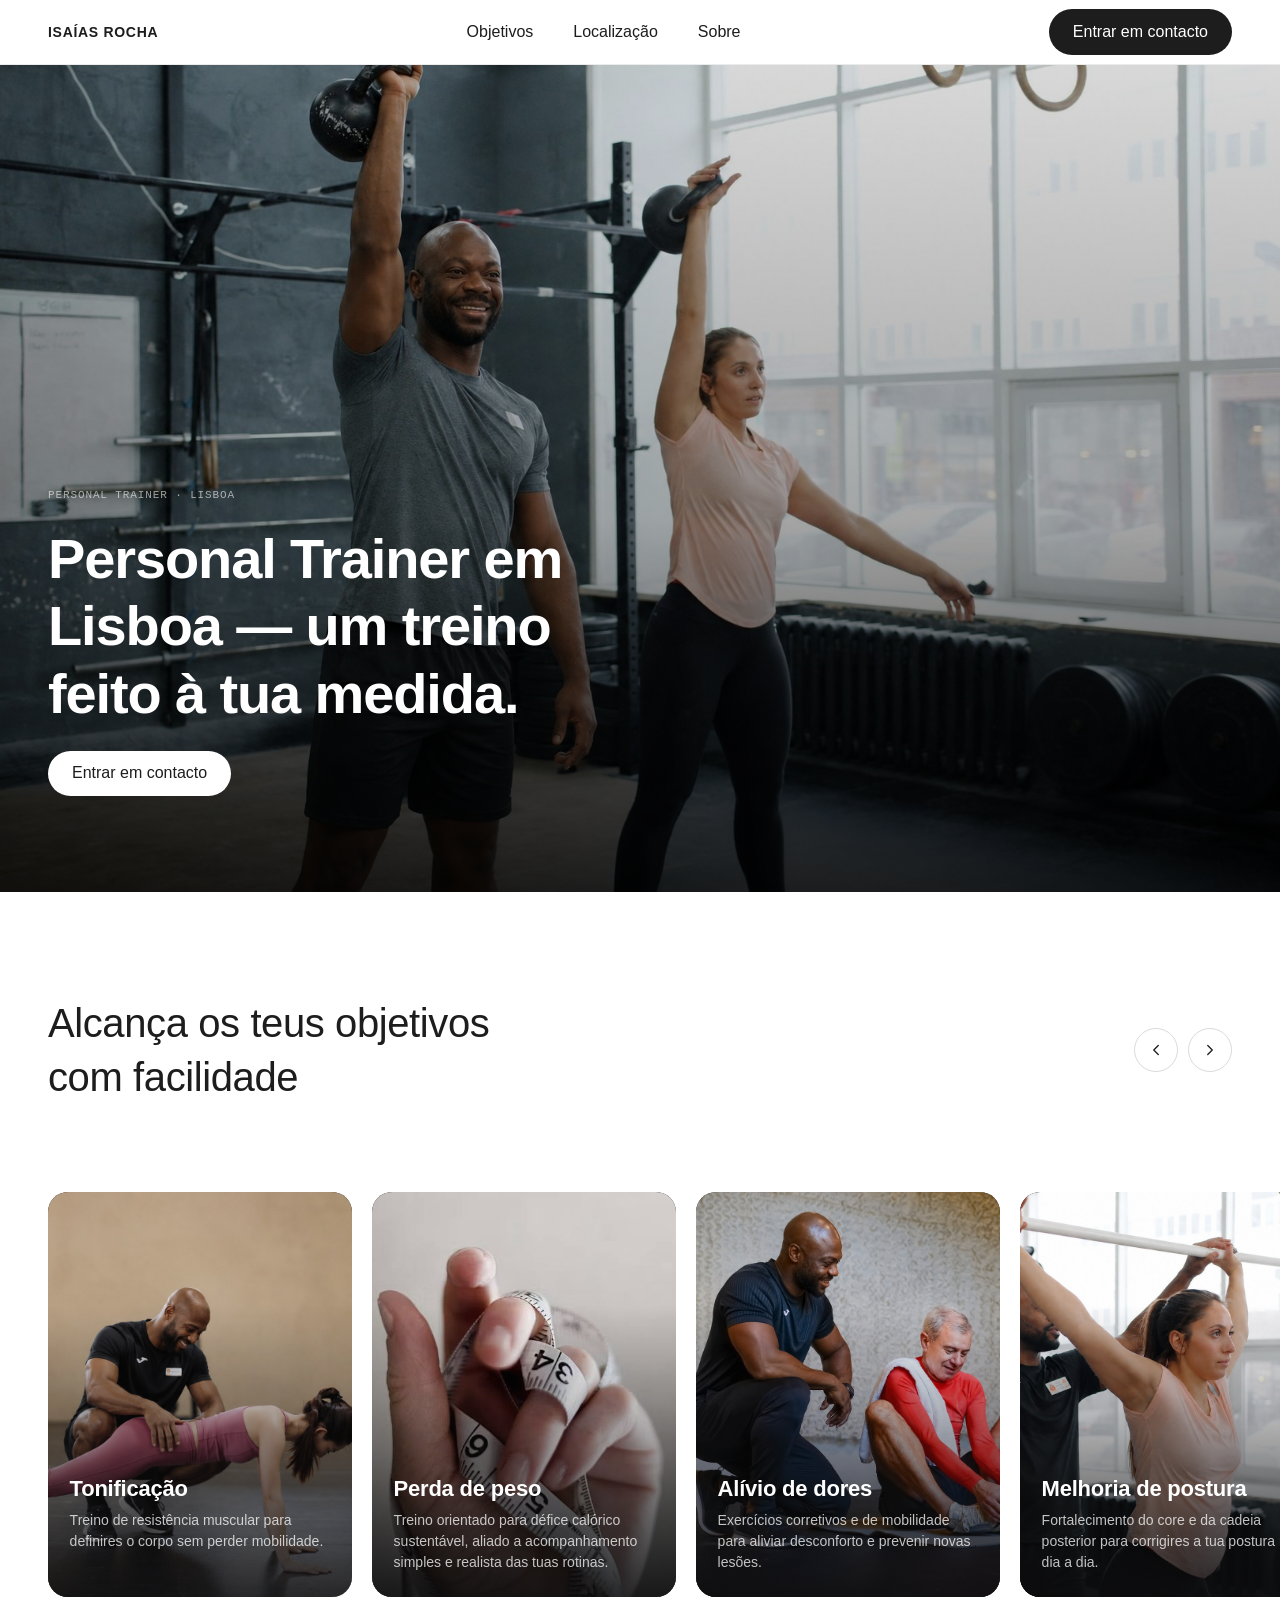
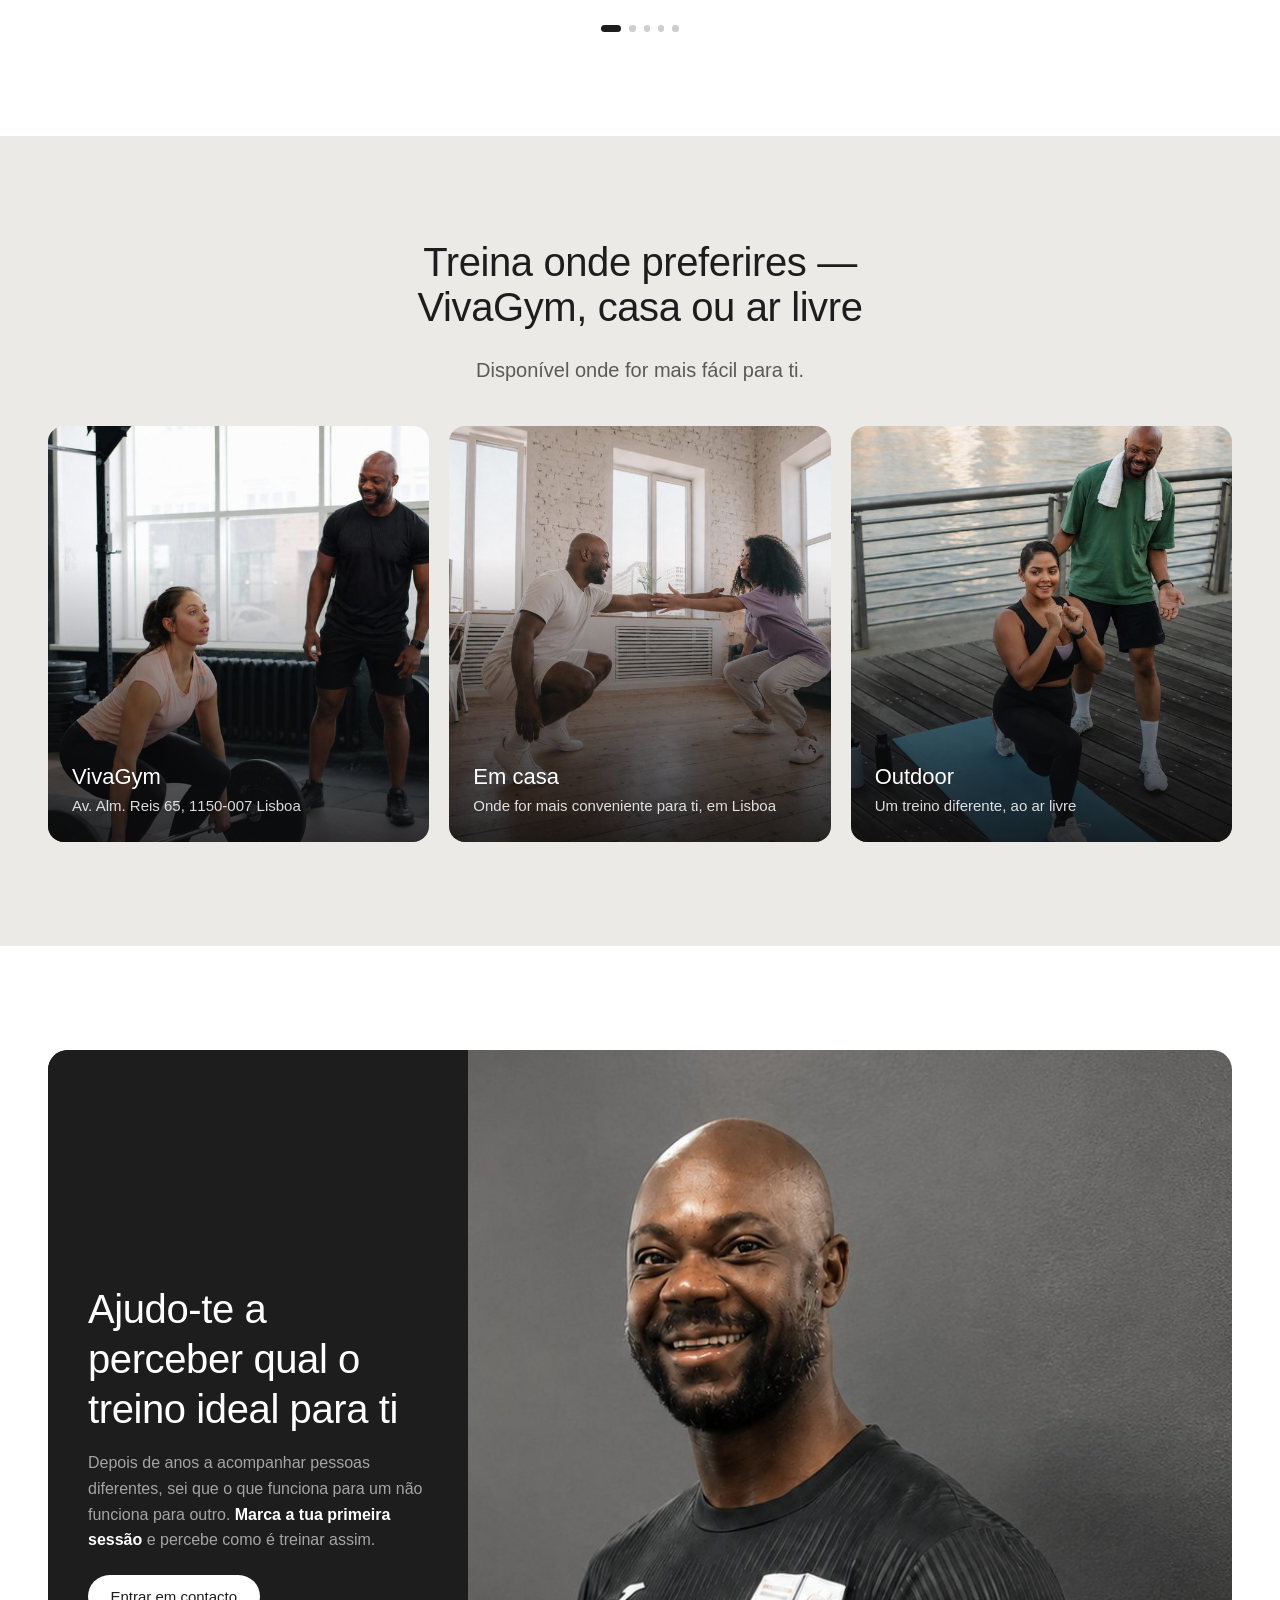
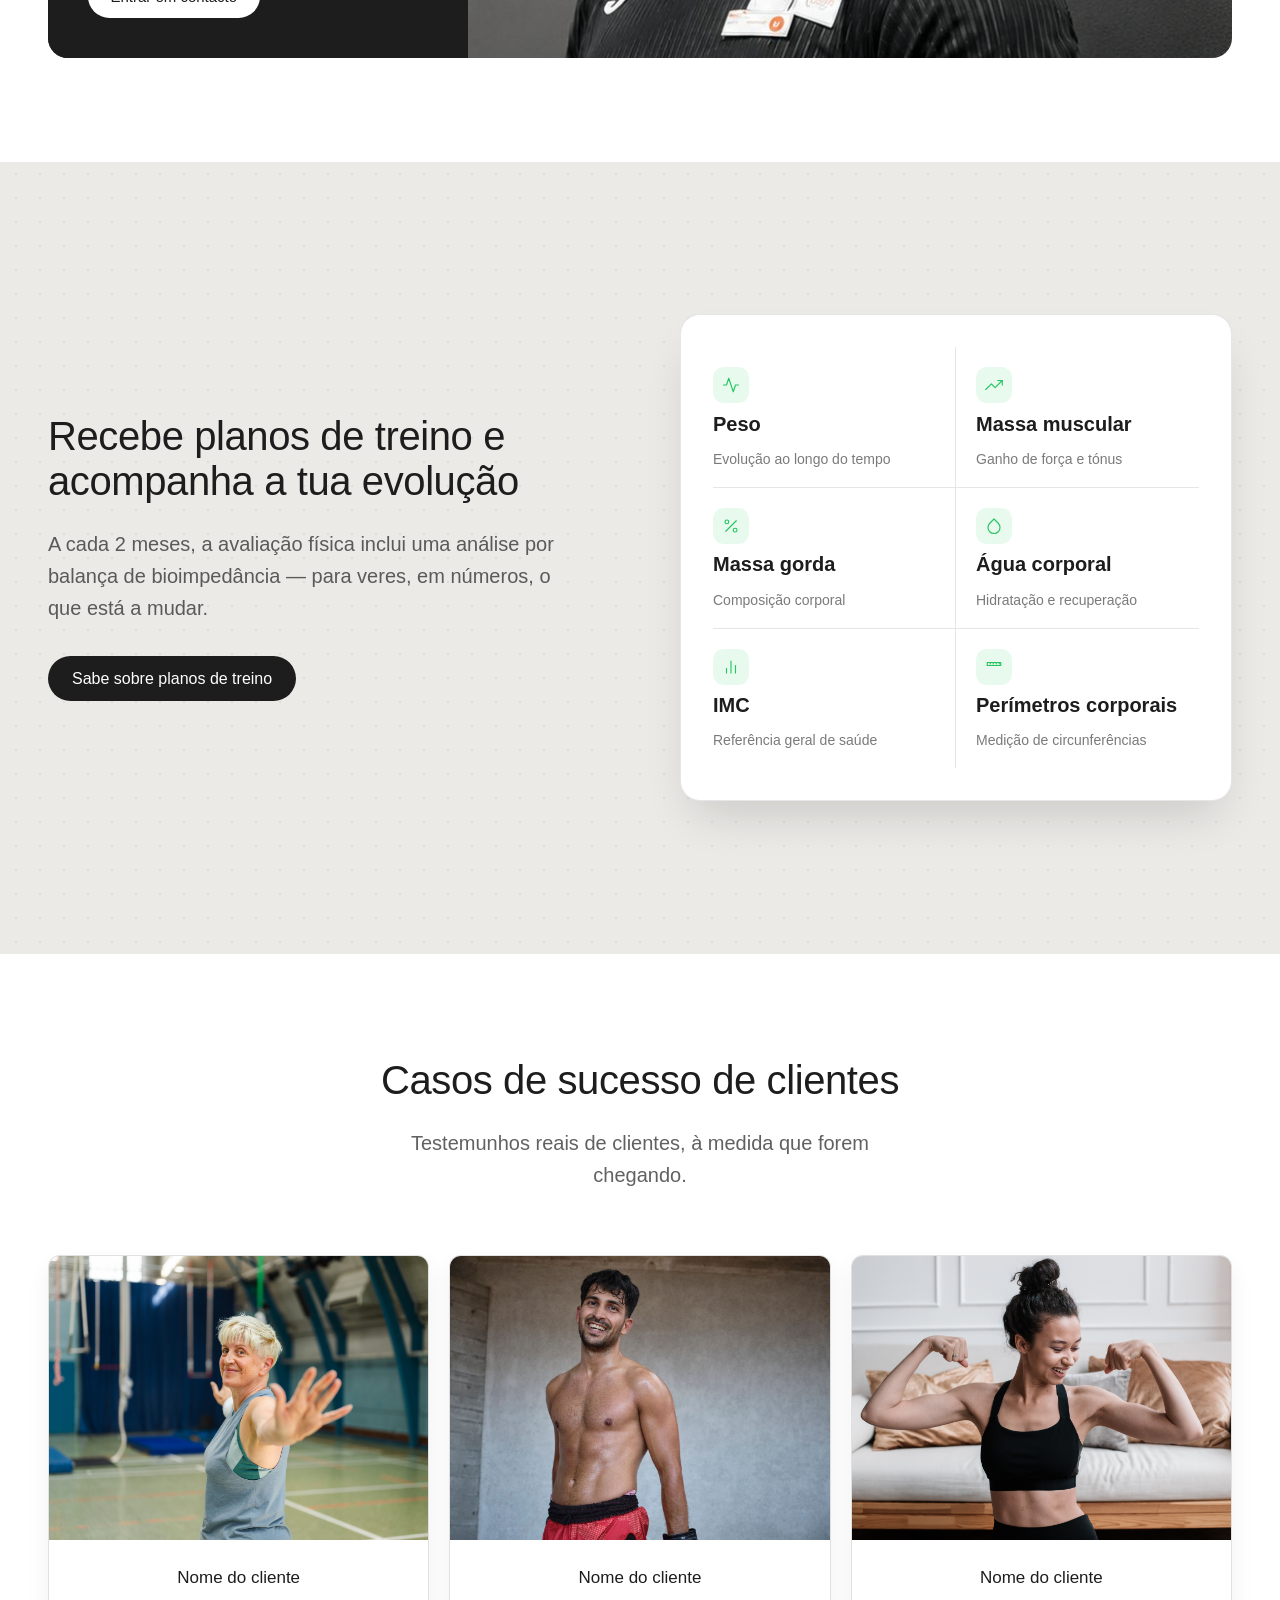
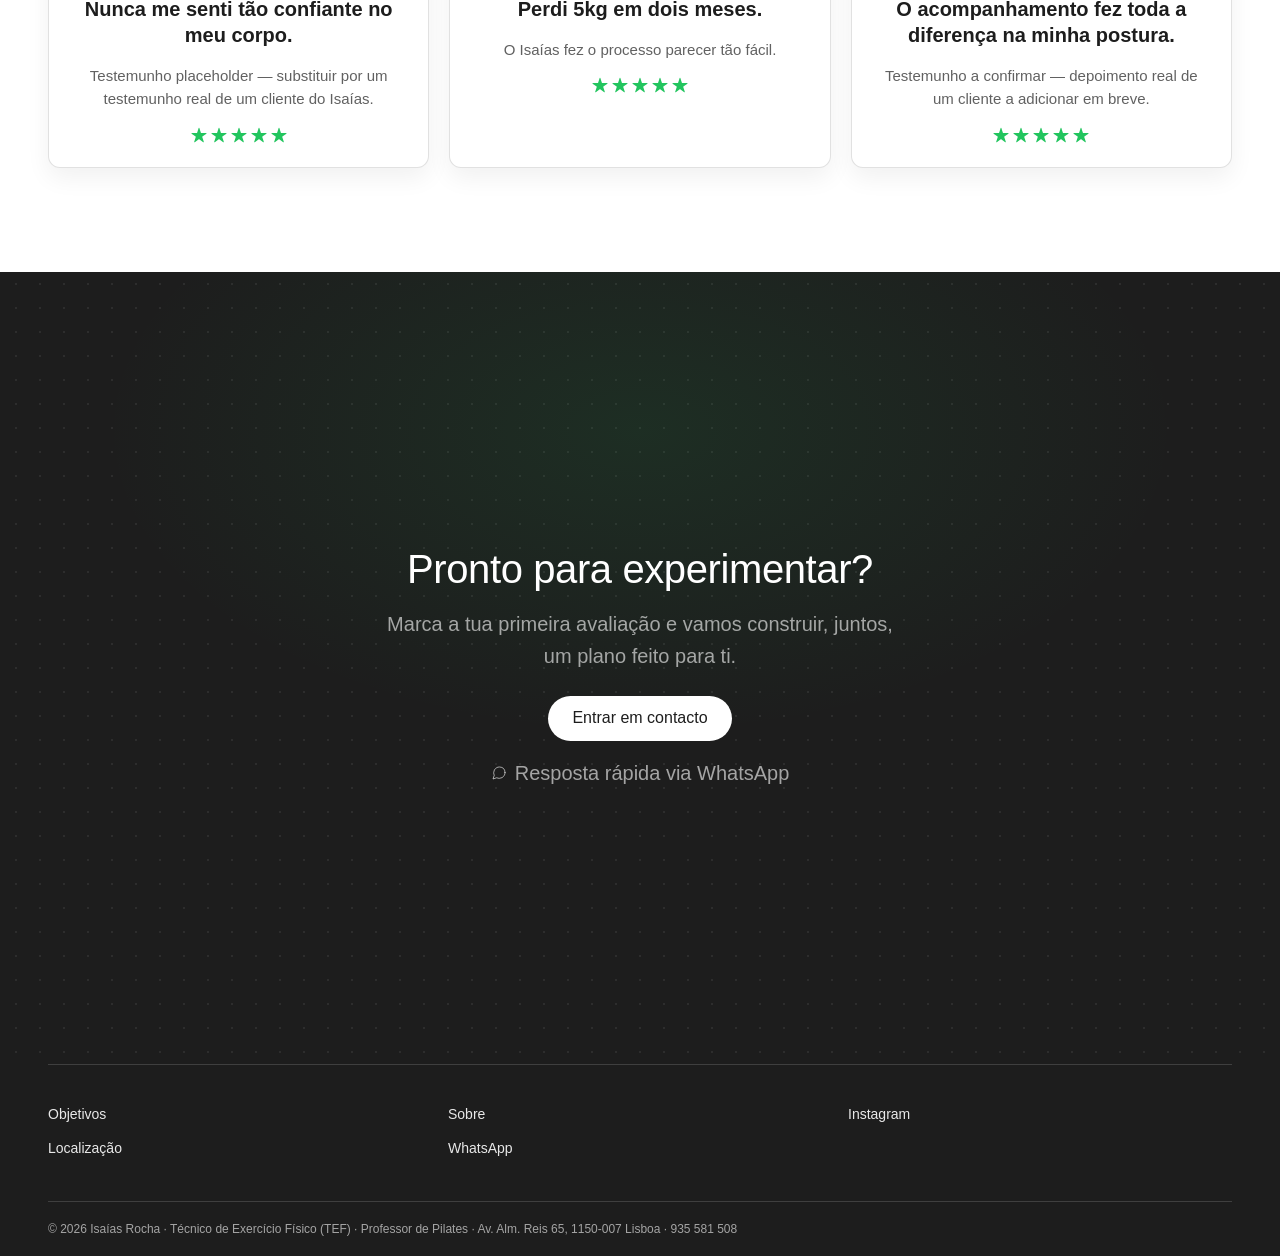
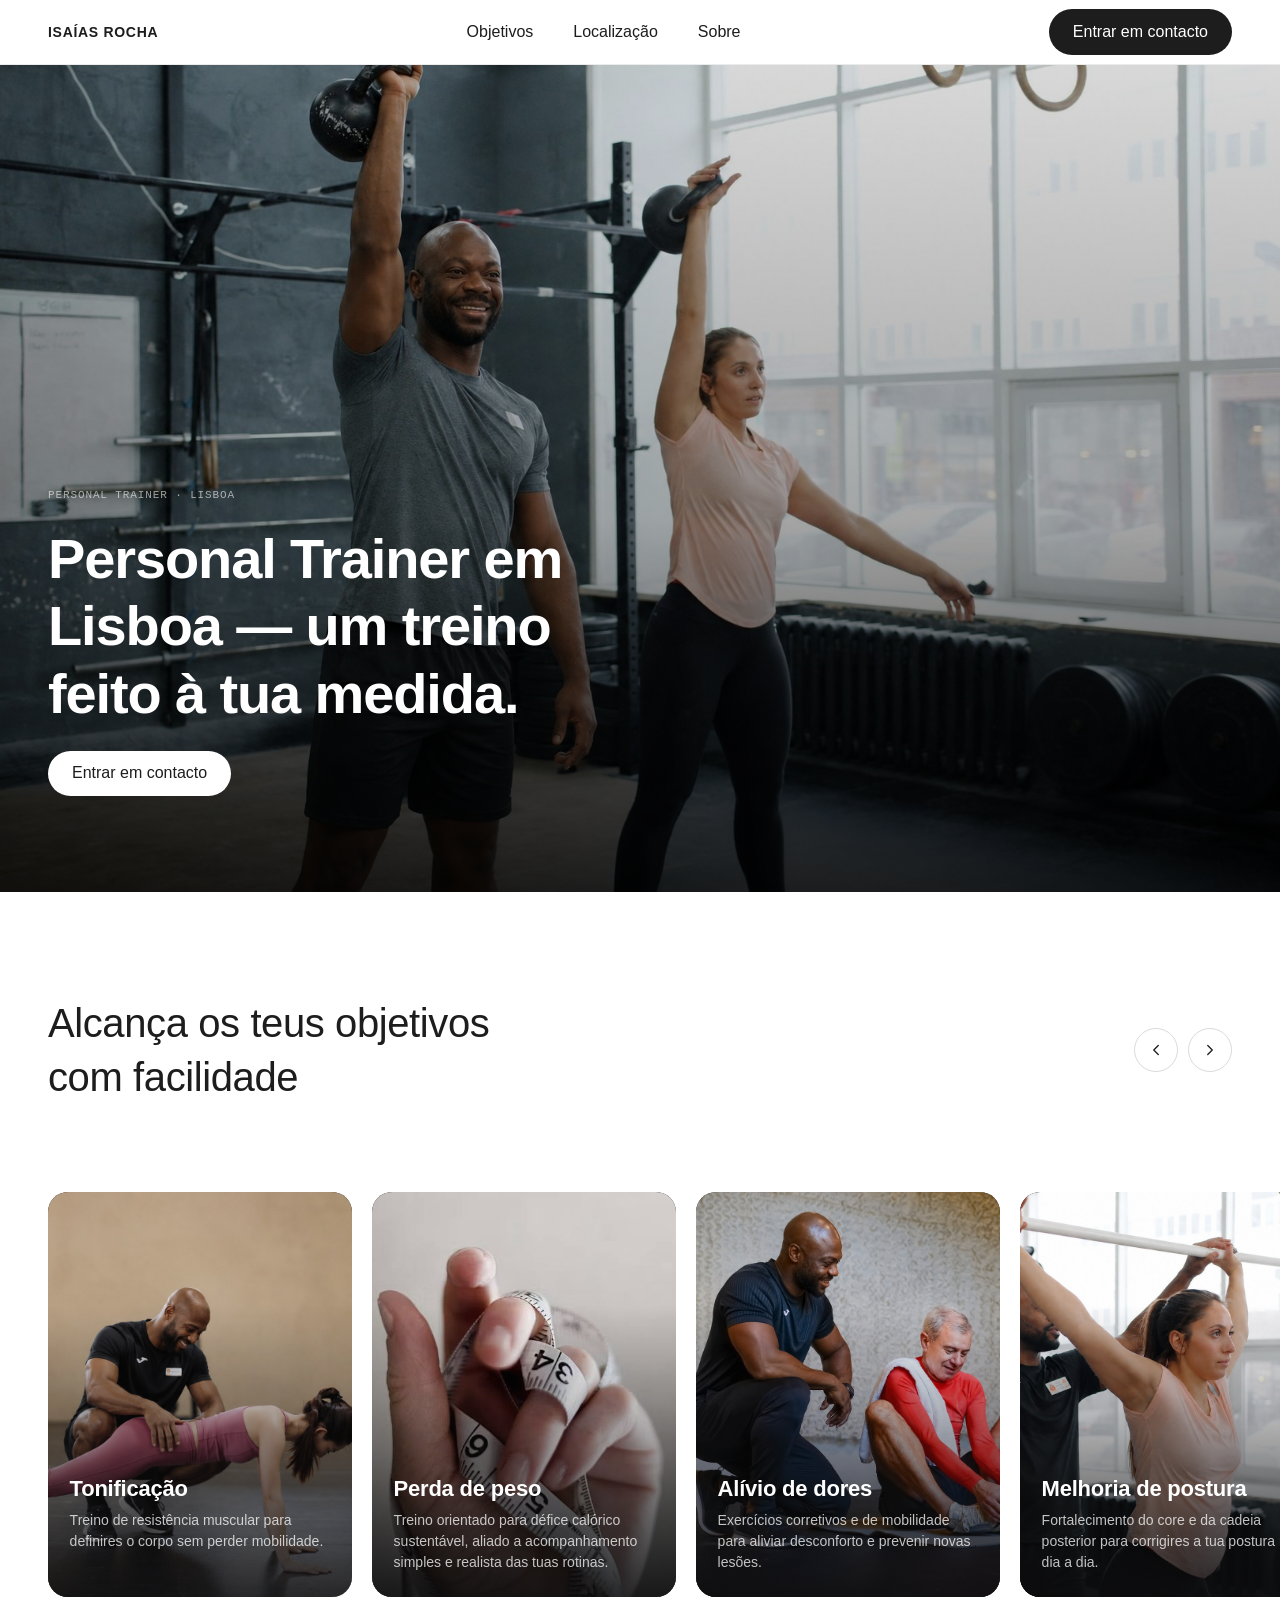
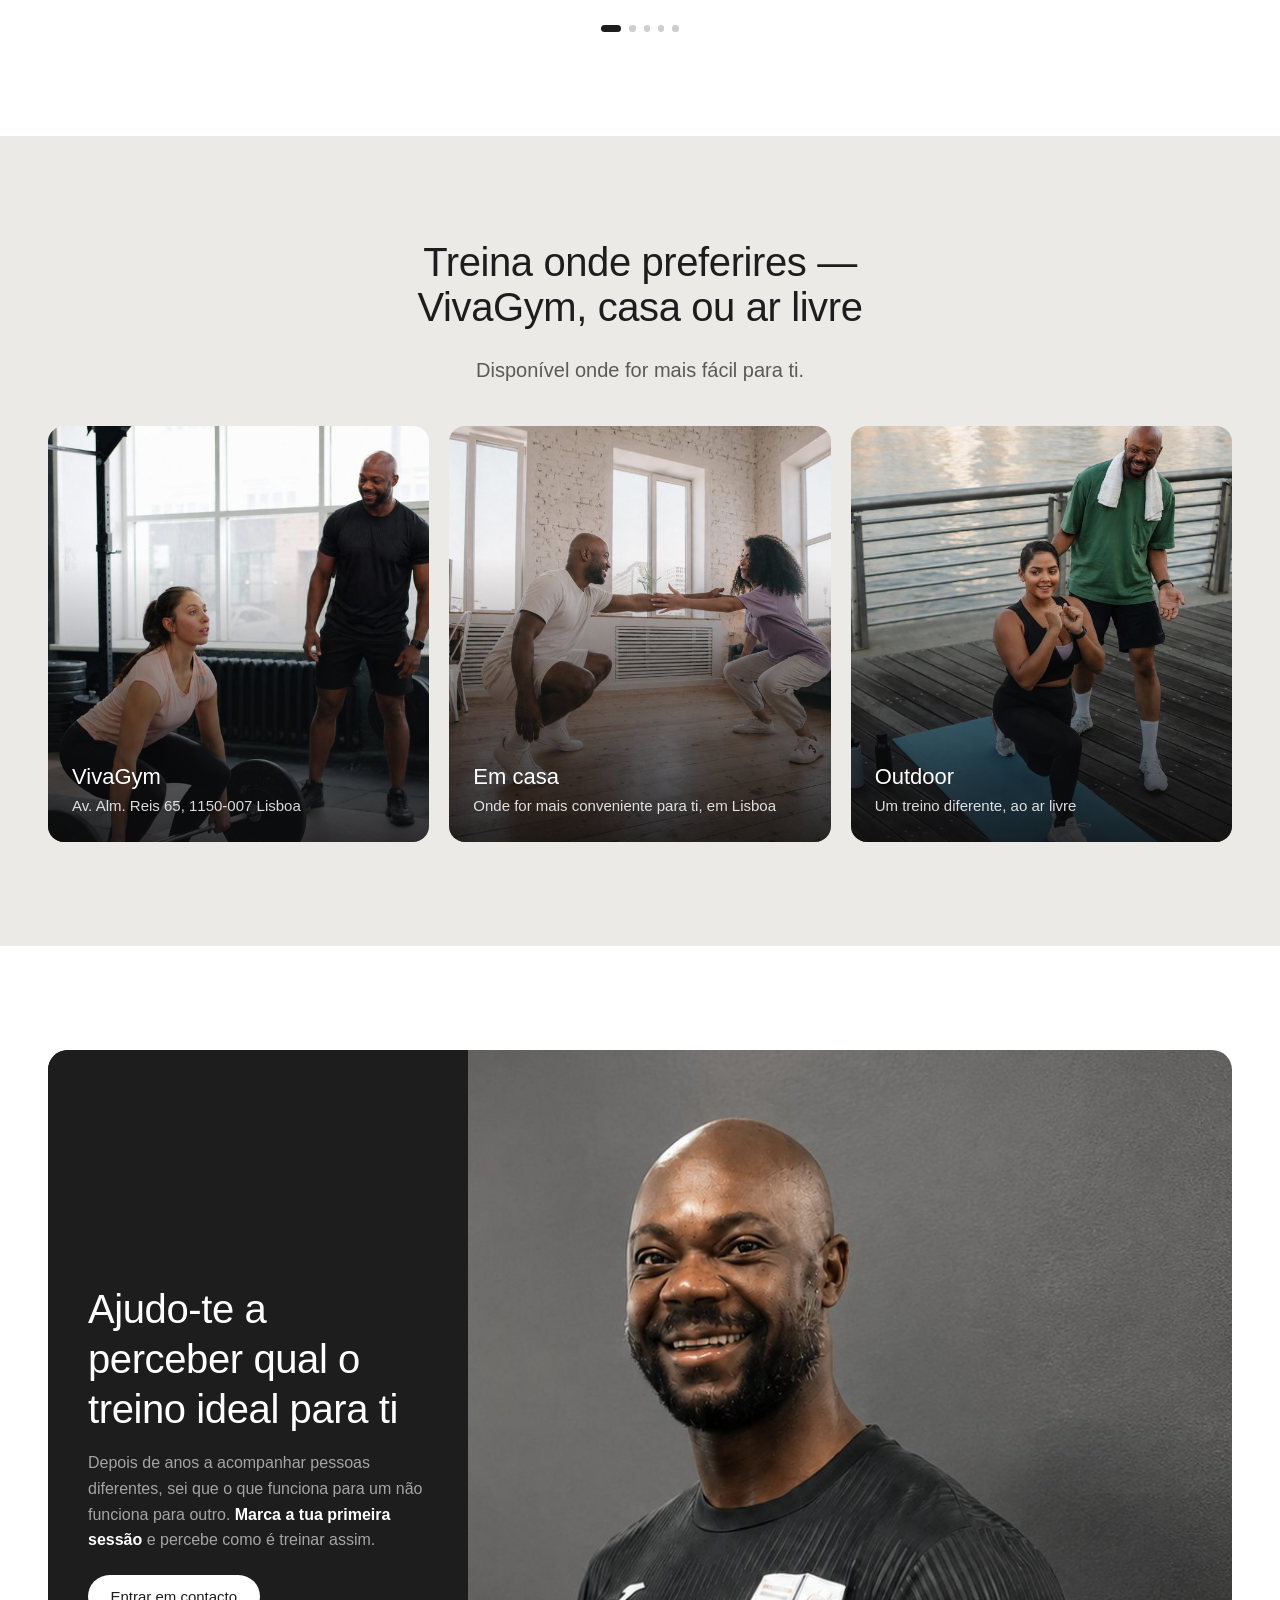
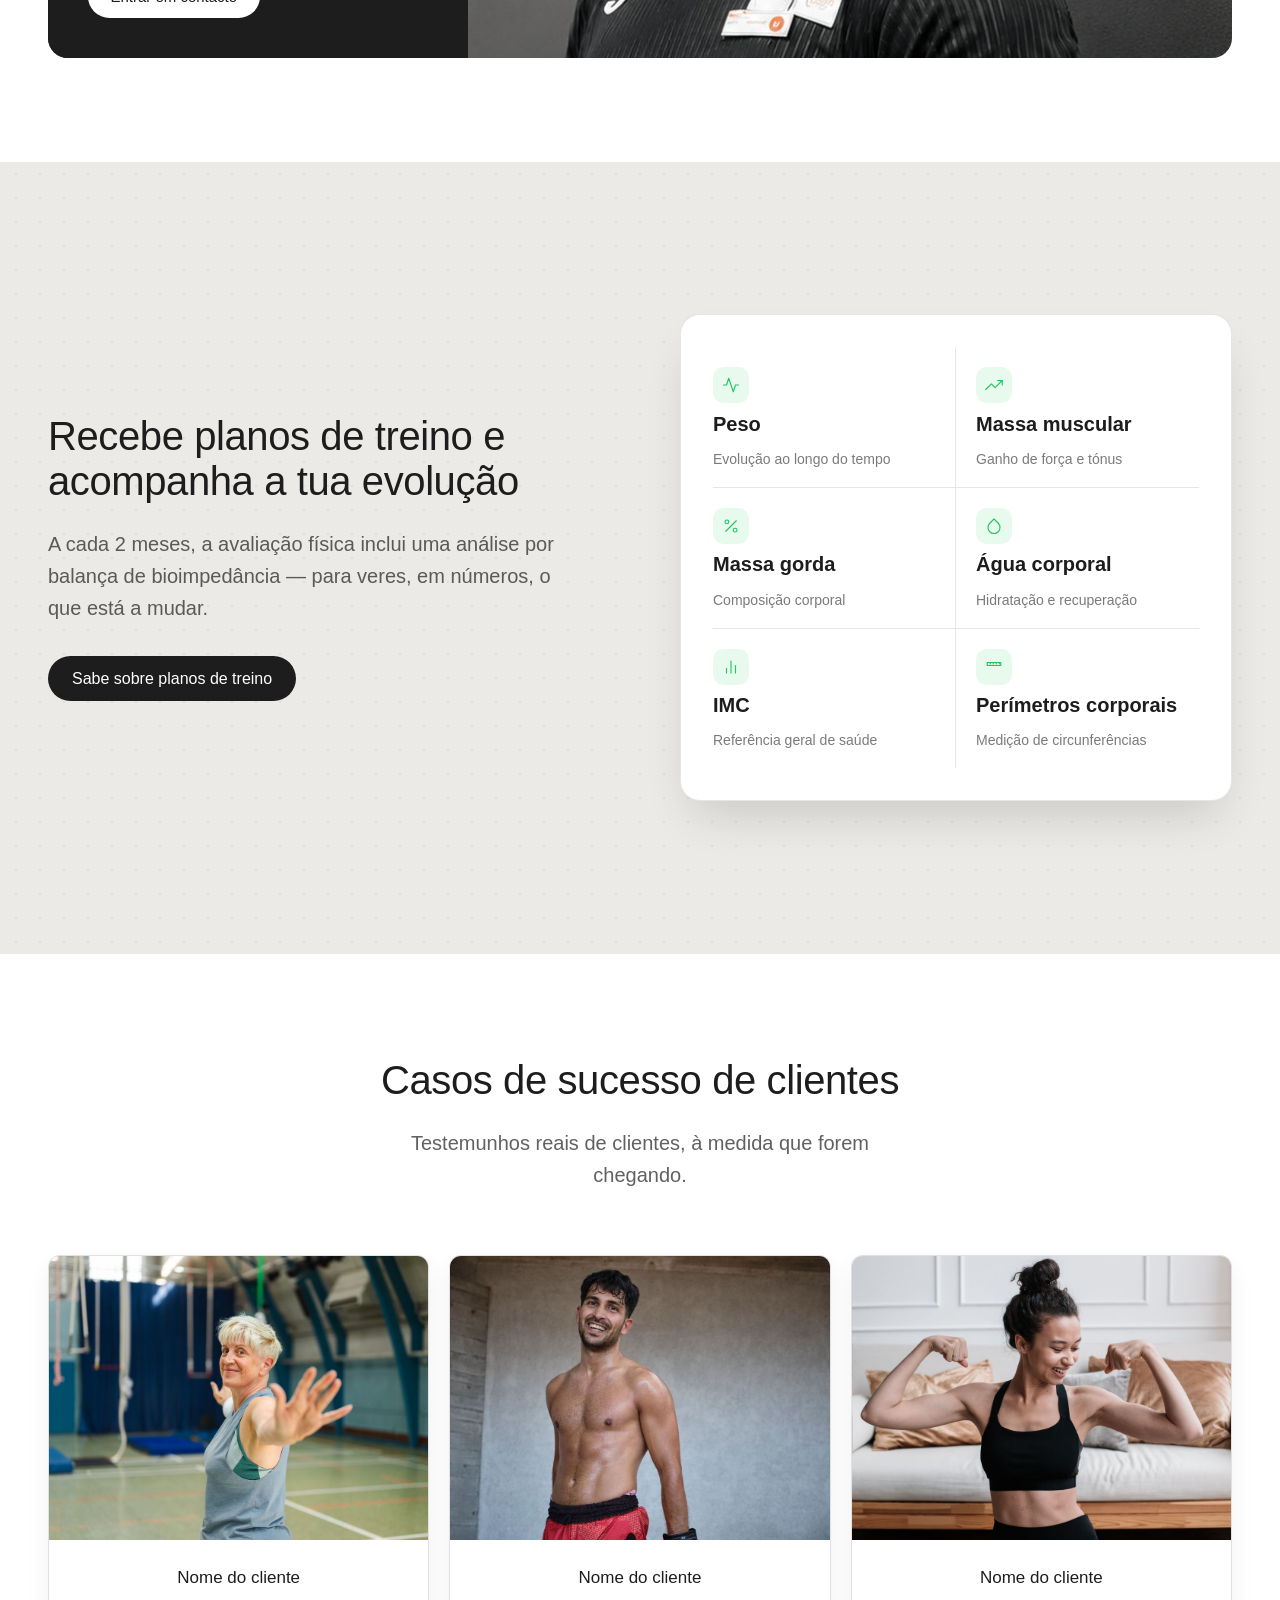
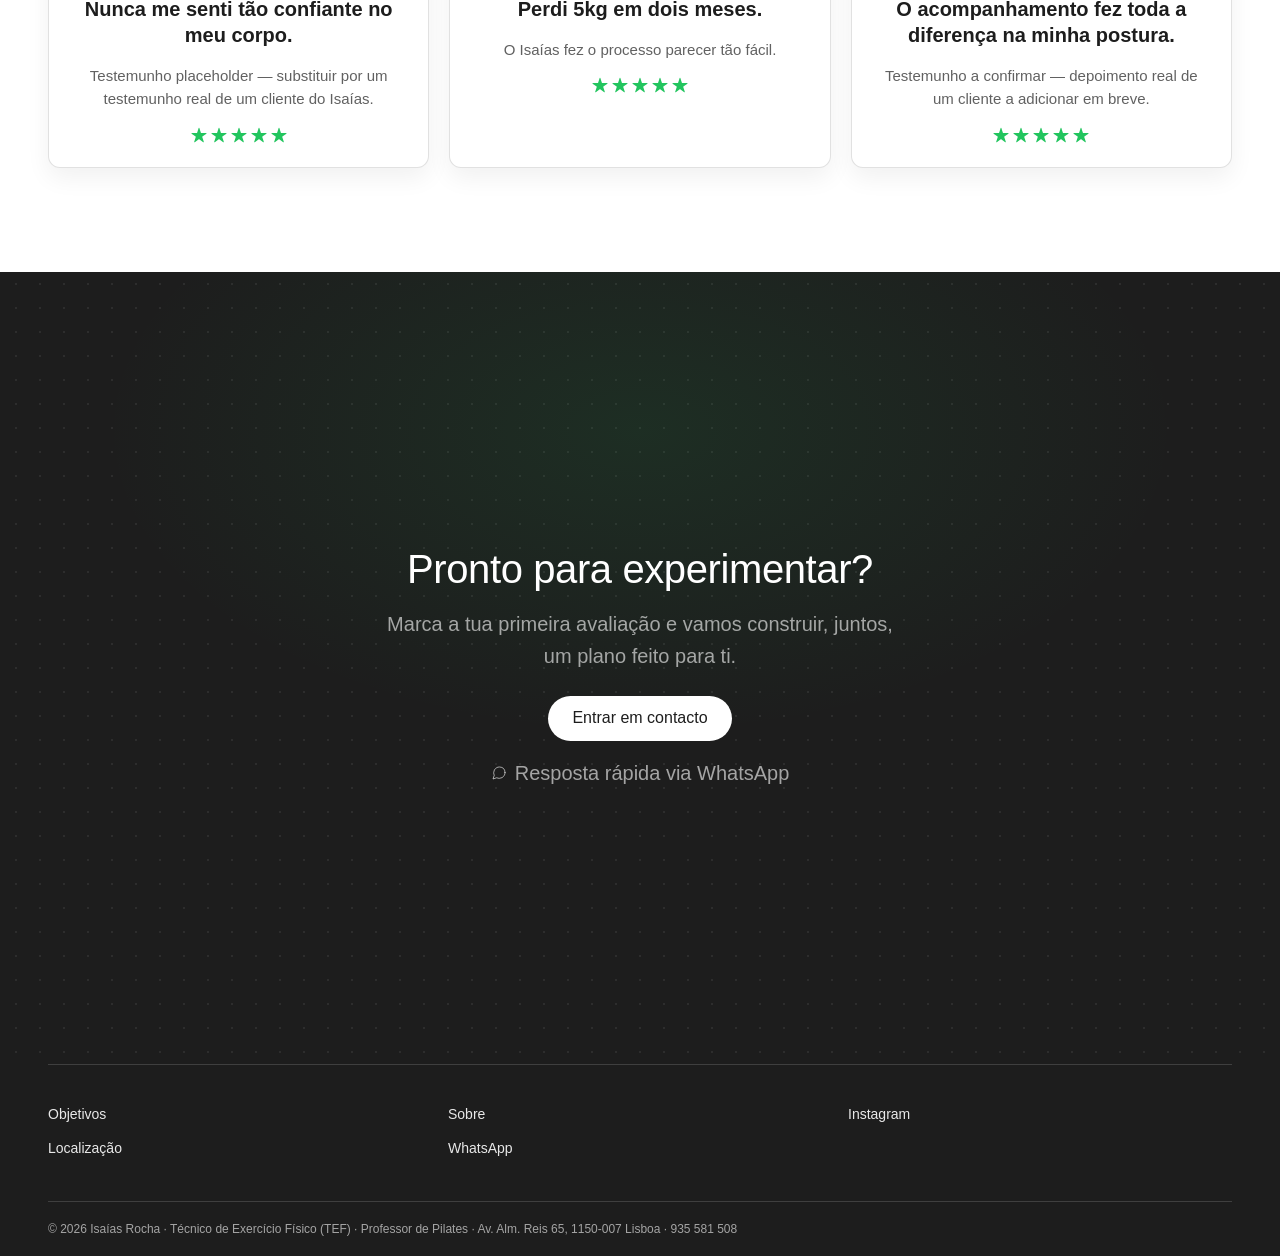
